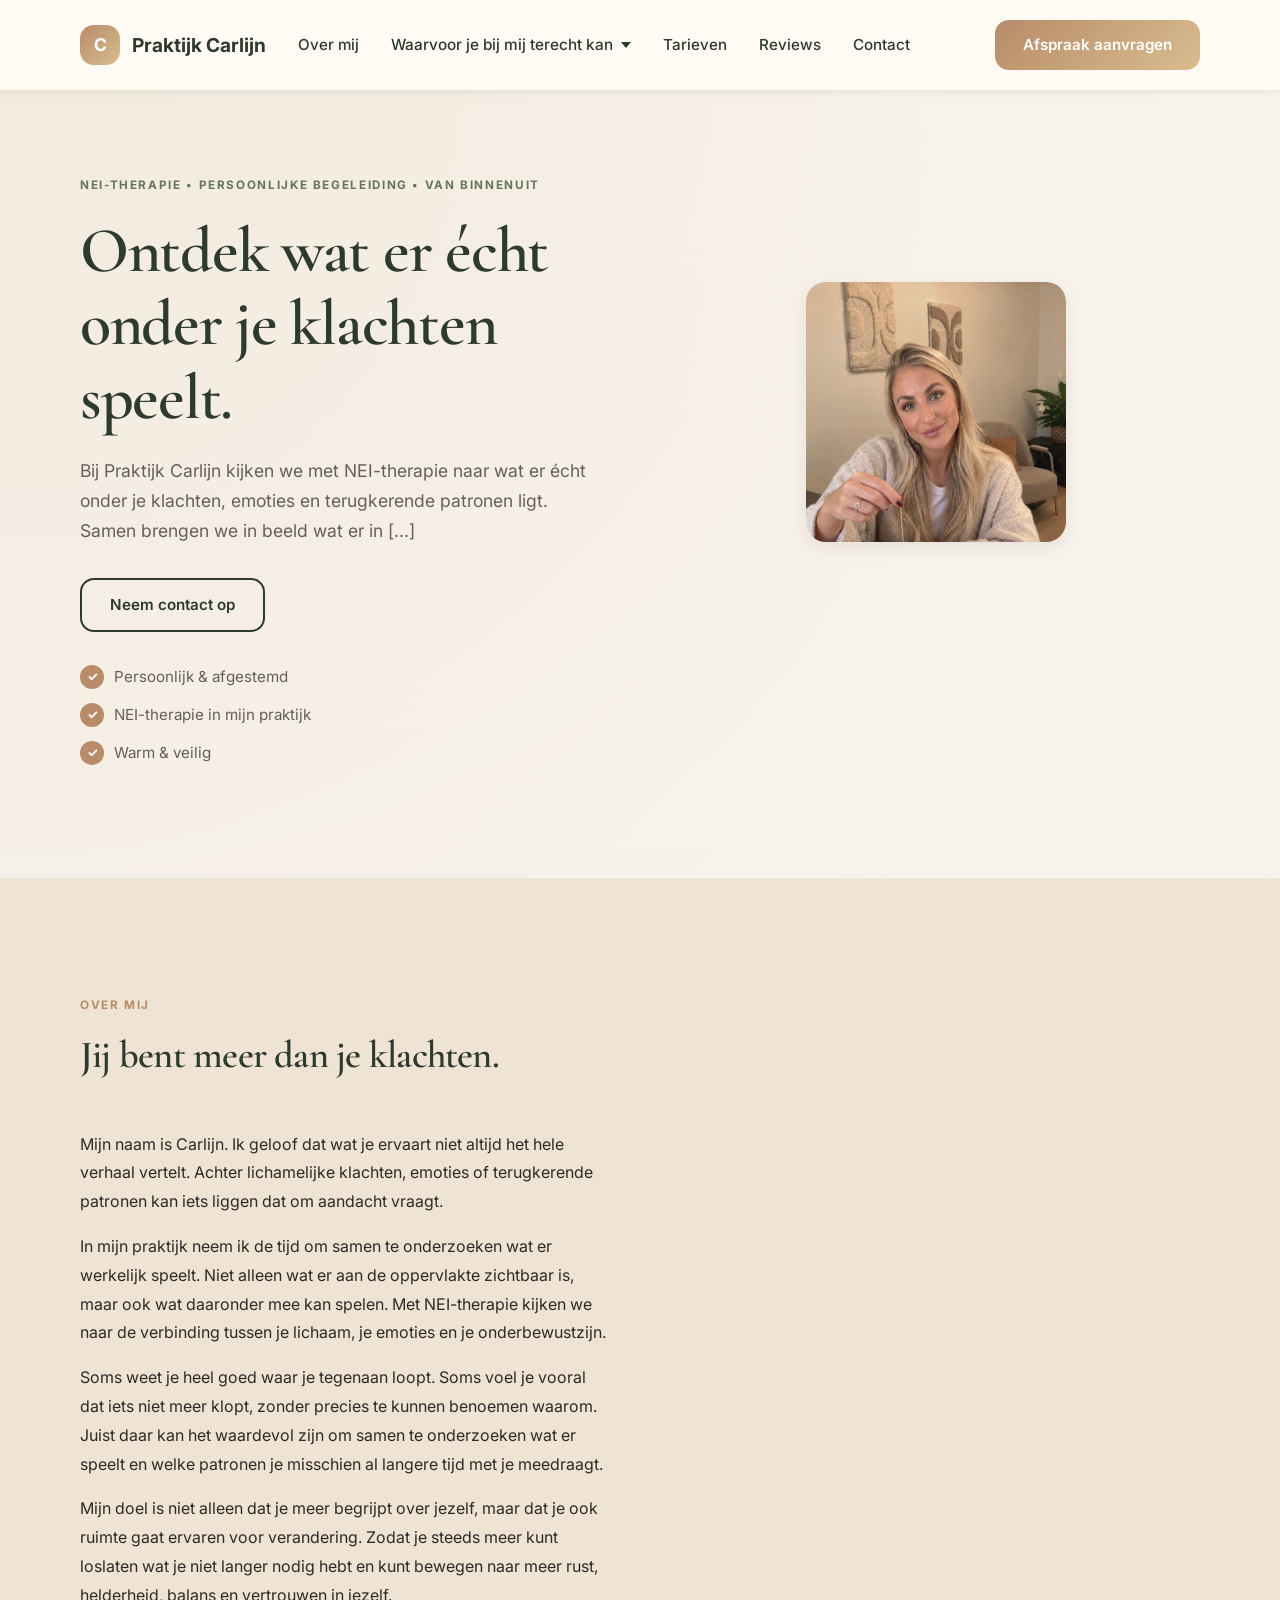
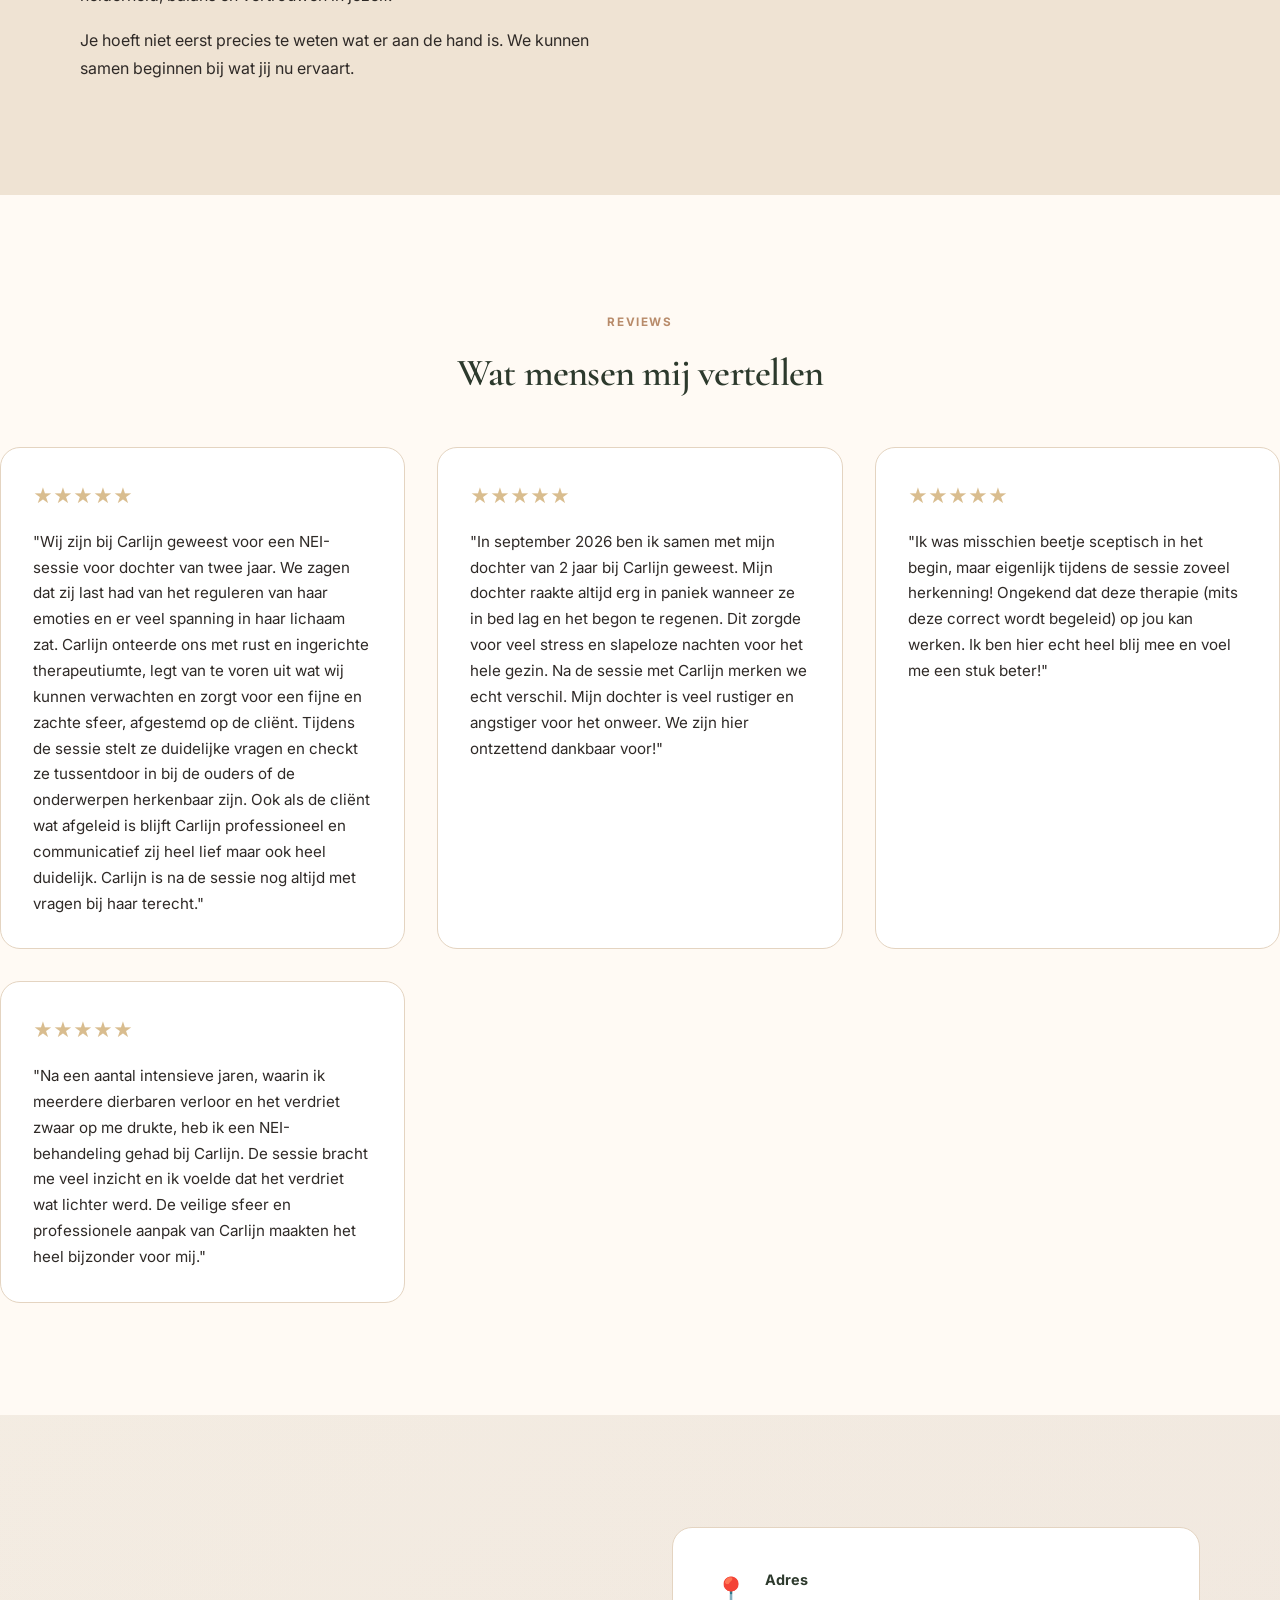
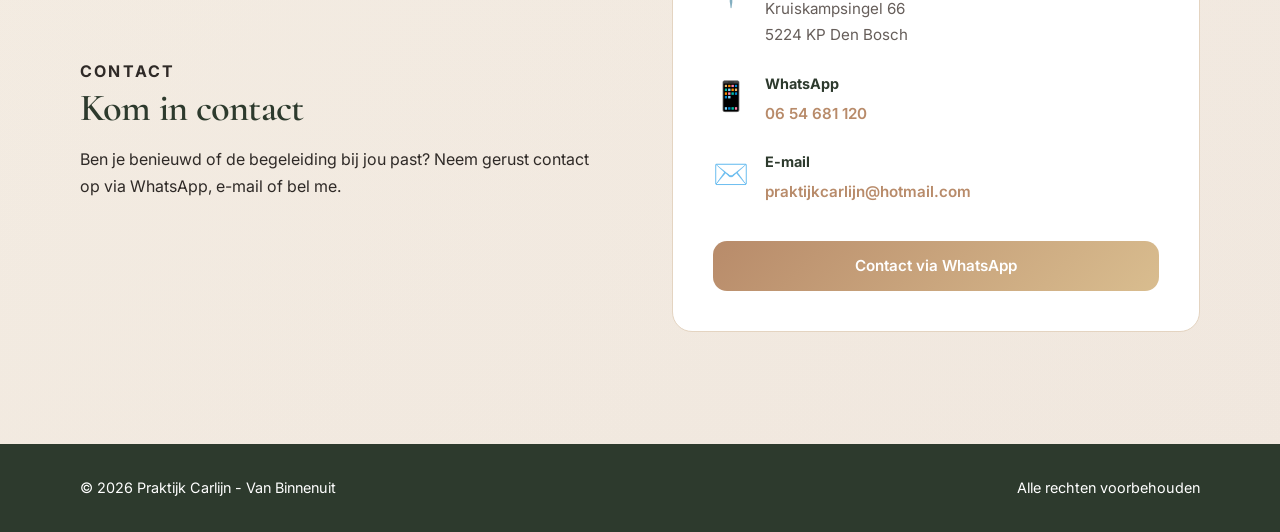
==== index.html @ 062e6b30 "Update about section with new personal story and restore complete reviews" ====
<!DOCTYPE html>
<html lang="nl">
<head>
    <meta charset="UTF-8">
    <meta name="viewport" content="width=device-width, initial-scale=1.0">
    <meta name="description" content="Praktijk Carlijn - Van Binnenuit. NEI-therapie in Den Bosch. Warm, persoonlijk en effectief.">
    <title>Praktijk Carlijn - Van Binnenuit | NEI Therapie</title>
    <link rel="preconnect" href="https://fonts.googleapis.com">
    <link rel="preconnect" href="https://fonts.gstatic.com" crossorigin>
    <link href="https://fonts.googleapis.com/css2?family=Inter:wght@400;500;600;700;800&family=Cormorant+Garamond:wght@500;600;700&display=swap" rel="stylesheet">
    <link rel="stylesheet" href="styles.css">
</head>
<body>
    <header class="header">
        <div class="container nav-wrap">
            <a href="index.html" class="brand" aria-label="Praktijk Carlijn home">
                <span class="brand-mark">C</span>
                <span>Praktijk Carlijn</span>
            </a>

            <nav class="nav" id="mainNav" aria-label="Hoofdnavigatie">
                <a href="index.html#over">Over mij</a>
                <div class="nav-dropdown" id="dropdown">
                    <button class="nav-dropdown-toggle">Waarvoor je bij mij terecht kan</button>
                    <div class="dropdown-menu" id="dropdownMenu">
                        <a href="mentale-emotionele.html">Mentale &amp; emotionele klachten</a>
                        <a href="lichamelijke.html">Lichamelijke klachten</a>
                        <a href="familie-patronen.html">Familie &amp; patronen</a>
                        <a href="kinderwens.html">Kinderwens</a>
                        <a href="persoonlijke-ontwikkeling.html">Persoonlijke ontwikkeling</a>
                    </div>
                </div>
                <a href="tarieven.html">Tarieven</a>
                <a href="index.html#reviews">Reviews</a>
                <a href="index.html#contact">Contact</a>
                <a href="index.html#contact" class="btn btn-primary nav-cta">Afspraak aanvragen</a>
            </nav>

            <a href="index.html#contact" class="btn btn-primary nav-btn">Afspraak aanvragen</a>

            <button class="nav-toggle" type="button" aria-label="Menu openen" aria-expanded="false" aria-controls="mainNav">
                <span></span><span></span><span></span>
            </button>
        </div>
    </header>

    <main>
        <section id="home" class="hero">
            <div class="container hero-grid">
                <div class="hero-copy">
                    <p class="eyebrow">NEI-THERAPIE • PERSOONLIJKE BEGELEIDING • VAN BINNENUIT</p>
                    <h1>Ontdek wat er écht onder je klachten speelt.</h1>
                    <p class="lead">Bij Praktijk Carlijn kijken we met NEI-therapie naar wat er écht onder je klachten, emoties en terugkerende patronen ligt. Samen brengen we in beeld wat er in [...]
                    <div class="hero-actions">
                        <a href="#contact" class="btn btn-secondary">Neem contact op</a>
                    </div>
                    <ul class="hero-points">
                        <li>Persoonlijk &amp; afgestemd</li>
                        <li>NEI-therapie in mijn praktijk</li>
                        <li>Warm &amp; veilig</li>
                    </ul>
                </div>

                <div class="hero-image">
                    <img src="images/carlijn-2.webp" width="1400" height="1332" alt="Carlijn Pieterse - NEI therapeute" class="hero-photo">
                </div>
            </div>
        </section>

        <section id="over" class="section about">
            <div class="container section-head">
                <p class="eyebrow eyebrow-alt">Over mij</p>
                <h2>Jij bent meer dan je klachten.</h2>
            </div>
            <div class="container about-grid">
                <div class="about-copy">
                    <p>Mijn naam is Carlijn. Ik geloof dat wat je ervaart niet altijd het hele verhaal vertelt. Achter lichamelijke klachten, emoties of terugkerende patronen kan iets liggen dat om aandacht vraagt.</p>
                    <p>In mijn praktijk neem ik de tijd om samen te onderzoeken wat er werkelijk speelt. Niet alleen wat er aan de oppervlakte zichtbaar is, maar ook wat daaronder mee kan spelen. Met NEI-therapie kijken we naar de verbinding tussen je lichaam, je emoties en je onderbewustzijn.</p>
                    <p>Soms weet je heel goed waar je tegenaan loopt. Soms voel je vooral dat iets niet meer klopt, zonder precies te kunnen benoemen waarom. Juist daar kan het waardevol zijn om samen te onderzoeken wat er speelt en welke patronen je misschien al langere tijd met je meedraagt.</p>
                    <p>Mijn doel is niet alleen dat je meer begrijpt over jezelf, maar dat je ook ruimte gaat ervaren voor verandering. Zodat je steeds meer kunt loslaten wat je niet langer nodig hebt en kunt bewegen naar meer rust, helderheid, balans en vertrouwen in jezelf.</p>
                    <p>Je hoeft niet eerst precies te weten wat er aan de hand is. We kunnen samen beginnen bij wat jij nu ervaart.</p>
                </div>
            </div>
        </section>

        <section id="reviews" class="section testimonials">
            <div class="container section-head center">
                <p class="eyebrow eyebrow-alt">Reviews</p>
                <h2>Wat mensen mij vertellen</h2>
            </div>
            <div class="container reviews-wrapper">
                <div class="reviews-grid">
                    <article class="card review-card">
                        <div class="stars">★★★★★</div>
                        <p>"Wij zijn bij Carlijn geweest voor een NEI-sessie voor dochter van twee jaar. We zagen dat zij last had van het reguleren van haar emoties en er veel spanning in haar lichaam zat. Carlijn onteerde ons met rust en ingerichte therapeutiumte, legt van te voren uit wat wij kunnen verwachten en zorgt voor een fijne en zachte sfeer, afgestemd op de cliënt. Tijdens de sessie stelt ze duidelijke vragen en checkt ze tussentdoor in bij de ouders of de onderwerpen herkenbaar zijn. Ook als de cliënt wat afgeleid is blijft Carlijn professioneel en communicatief zij heel lief maar ook heel duidelijk. Carlijn is na de sessie nog altijd met vragen bij haar terecht."</p>
                    </article>

                    <article class="card review-card">
                        <div class="stars">★★★★★</div>
                        <p>"In september 2026 ben ik samen met mijn dochter van 2 jaar bij Carlijn geweest. Mijn dochter raakte altijd erg in paniek wanneer ze in bed lag en het begon te regenen. Dit zorgde voor veel stress en slapeloze nachten voor het hele gezin. Na de sessie met Carlijn merken we echt verschil. Mijn dochter is veel rustiger en angstiger voor het onweer. We zijn hier ontzettend dankbaar voor!"</p>
                    </article>

                    <article class="card review-card">
                        <div class="stars">★★★★★</div>
                        <p>"Ik was misschien beetje sceptisch in het begin, maar eigenlijk tijdens de sessie zoveel herkenning! Ongekend dat deze therapie (mits deze correct wordt begeleid) op jou kan werken. Ik ben hier echt heel blij mee en voel me een stuk beter!"</p>
                    </article>

                    <article class="card review-card">
                        <div class="stars">★★★★★</div>
                        <p>"Na een aantal intensieve jaren, waarin ik meerdere dierbaren verloor en het verdriet zwaar op me drukte, heb ik een NEI-behandeling gehad bij Carlijn. De sessie bracht me veel inzicht en ik voelde dat het verdriet wat lichter werd. De veilige sfeer en professionele aanpak van Carlijn maakten het heel bijzonder voor mij."</p>
                    </article>
                </div>
            </div>
        </section>

        <section id="contact" class="section contact">
            <div class="container contact-wrap">
                <div class="contact-copy">
                    <p class="eyebrow eyebrow-alt">Contact</p>
                    <h2>Kom in contact</h2>
                    <p>Ben je benieuwd of de begeleiding bij jou past? Neem gerust contact op via WhatsApp, e-mail of bel me.</p>
                </div>
                <div class="contact-card">
                    <div class="contact-item"><span>📍</span><div><strong>Adres</strong><p>Kruiskampsingel 66<br>5224 KP Den Bosch</p></div></div>
                    <div class="contact-item"><span>📱</span><div><strong>WhatsApp</strong><p><a href="https://wa.me/31654681120" target="_blank" rel="noopener noreferrer">06 54 681 120</a></p></div></div>
                    <div class="contact-item"><span>✉️</span><div><strong>E-mail</strong><p><a href="mailto:praktijkcarlijn@hotmail.com">praktijkcarlijn@hotmail.com</a></p></div></div>
                    <div class="contact-cta">
                        <a href="https://wa.me/31654681120" target="_blank" rel="noopener noreferrer" class="btn btn-primary">Contact via WhatsApp</a>
                    </div>
                </div>
            </div>
        </section>
    </main>

    <footer class="footer">
        <div class="container footer-wrap">
            <p>© 2026 Praktijk Carlijn - Van Binnenuit</p>
            <p>Alle rechten voorbehouden</p>
        </div>
    </footer>

    <script src="script.js"></script>
</body>
</html>
---- styles.css ----
:root {
    --bg: #f5efe8;
    --bg-soft: #efe3d3;
    --panel: #fffaf4;
    --card: rgba(255, 250, 245, 0.8);
    --card-strong: #f5eee6;
    --line: #e4d4c1;
    --text: #2f2a27;
    --muted: #665e5a;
    --forest: #2d3a2d;
    --olive: #65745c;
    --sage: #9aa88d;
    --clay: #b88b6a;
    --gold: #d9bd8f;
    --shadow: rgba(33, 26, 20, 0.08);
    --shadow-strong: rgba(33, 26, 20, 0.13);
    --radius-xl: 28px;
    --radius-lg: 20px;
    --radius-md: 14px;
}

* {
    margin: 0;
    padding: 0;
    box-sizing: border-box;
}

html {
    scroll-behavior: smooth;
}

body {
    font-family: 'Inter', sans-serif;
    background:
        radial-gradient(circle at top left, rgba(217, 189, 143, 0.18), transparent 32%),
        linear-gradient(180deg, #f8f4ee 0%, var(--bg) 100%);
    color: var(--text);
    line-height: 1.7;
}

a {
    color: inherit;
    text-decoration: none;
}

img {
    max-width: 100%;
    display: block;
}

.container {
    width: min(1120px, calc(100% - 32px));
    margin: 0 auto;
}

.section {
    padding: 112px 0;
}

.section-head {
    margin-bottom: 52px;
}

.section-head.center {
    text-align: center;
}

.eyebrow {
    display: inline-block;
    text-transform: uppercase;
    letter-spacing: 0.14em;
    font-size: 0.73rem;
    font-weight: 700;
    color: var(--olive);
    margin-bottom: 18px;
}

.eyebrow-alt {
    color: var(--clay);
}

h1, h2, h3 {
    color: var(--forest);
    line-height: 1.15;
}

h1, h2 {
    font-family: 'Cormorant Garamond', serif;
    font-weight: 600;
    letter-spacing: -0.02em;
}

h1 {
    font-size: clamp(3rem, 5vw, 5.2rem);
    margin-bottom: 22px;
}

h2 {
    font-size: clamp(2.4rem, 3vw, 4rem);
    margin-bottom: 18px;
}

h3 {
    font-size: clamp(1.5rem, 2vw, 2rem);
    margin-bottom: 12px;
}

.lead {
    font-size: 1.1rem;
    margin-bottom: 24px;
    color: var(--muted);
}

/* ============================================
   HEADER & NAVIGATION
   ============================================ */

.header {
    background: var(--panel);
    padding: 20px 0;
    position: sticky;
    top: 0;
    z-index: 100;
    box-shadow: 0 2px 8px var(--shadow);
}

.nav-wrap {
    display: flex;
    justify-content: space-between;
    align-items: center;
    gap: 32px;
}

.brand {
    display: flex;
    align-items: center;
    gap: 12px;
    font-weight: 700;
    font-size: 1.2rem;
    color: var(--forest);
}

.brand-mark {
    display: flex;
    align-items: center;
    justify-content: center;
    width: 40px;
    height: 40px;
    background: linear-gradient(135deg, var(--clay), var(--gold));
    color: white;
    border-radius: var(--radius-md);
    font-weight: 700;
    font-size: 1.1rem;
}

.nav {
    display: flex;
    align-items: center;
    gap: 32px;
    flex: 1;
}

.nav a {
    font-size: 0.95rem;
    font-weight: 500;
    color: var(--forest);
    transition: color 0.2s ease;
}

.nav a:hover {
    color: var(--clay);
}

/* Dropdown Menu Styles */
.nav-dropdown {
    position: relative;
    display: flex;
    align-items: center;
}

.nav-dropdown-toggle {
    background: none;
    border: none;
    color: var(--forest);
    font-size: 0.96rem;
    font-weight: 500;
    font-family: inherit;
    cursor: pointer;
    padding: 0;
    display: flex;
    align-items: center;
    gap: 8px;
    transition: color 0.2s ease;
    position: relative;
}

.nav-dropdown-toggle::after {
    content: "";
    display: inline-block;
    width: 0;
    height: 0;
    border-left: 5px solid transparent;
    border-right: 5px solid transparent;
    border-top: 6px solid currentColor;
    transition: transform 0.2s ease;
}

.nav-dropdown-toggle:hover,
.nav-dropdown-toggle:focus {
    color: var(--clay);
    outline: none;
}

.nav-dropdown-toggle:hover::after,
.nav-dropdown-toggle:focus::after {
    border-top-color: var(--clay);
}

.dropdown-menu {
    position: absolute;
    top: calc(100% + 8px);
    left: 0;
    background: rgba(248, 244, 238, 0.98);
    border: 1px solid rgba(113, 95, 79, 0.15);
    border-radius: var(--radius-md);
    min-width: 250px;
    padding: 8px 0;
    box-shadow: 0 10px 40px rgba(33, 26, 20, 0.12);
    opacity: 0;
    visibility: hidden;
    transform: translateY(-8px);
    pointer-events: none;
    transition: all 0.2s ease;
    z-index: 999;
}

/* Invisible bridge over the gap so the menu stays open while moving the mouse down */
.dropdown-menu::before {
    content: "";
    position: absolute;
    top: -12px;
    left: 0;
    right: 0;
    height: 12px;
}

.dropdown-menu.show {
    opacity: 1;
    visibility: visible;
    transform: translateY(0);
    pointer-events: auto;
}

.dropdown-menu a {
    display: block;
    padding: 12px 20px;
    color: var(--forest);
    font-size: 0.95rem;
    font-weight: 500;
    transition: all 0.2s ease;
    border-left: 3px solid transparent;
}

.dropdown-menu a:hover {
    background: rgba(217, 189, 143, 0.1);
    border-left-color: var(--clay);
    color: var(--clay);
    padding-left: 24px;
}

.nav-btn {
    margin-left: auto;
}

/* Phone-only elements: hidden on larger screens */
.nav-toggle,
.nav .nav-cta {
    display: none;
}

/* ============================================
   BUTTONS
   ============================================ */

.btn {
    display: inline-flex;
    align-items: center;
    justify-content: center;
    padding: 12px 28px;
    border-radius: var(--radius-md);
    font-weight: 600;
    font-size: 0.95rem;
    transition: all 0.2s ease;
    border: none;
    cursor: pointer;
    text-decoration: none;
}

.btn-primary {
    background: linear-gradient(135deg, var(--clay), var(--gold));
    color: white;
}

.btn-primary:hover {
    transform: translateY(-2px);
    box-shadow: 0 8px 24px rgba(184, 139, 106, 0.3);
}

.btn-secondary {
    background: transparent;
    border: 2px solid var(--forest);
    color: var(--forest);
}

.btn-secondary:hover {
    background: var(--forest);
    color: white;
}

/* ============================================
   HERO SECTION
   ============================================ */

.hero {
    padding: 80px 0 112px;
}

.hero-grid {
    display: grid;
    grid-template-columns: 1fr 1fr;
    gap: 64px;
    align-items: center;
}

.hero-copy h1 {
    margin-bottom: 22px;
    color: var(--forest);
}

.hero-actions {
    margin: 32px 0;
}

.hero-actions a {
    display: inline-flex;
}

.hero-points {
    list-style: none;
    display: flex;
    flex-direction: column;
    gap: 12px;
    margin-top: 24px;
}

.hero-points li {
    font-size: 0.95rem;
    color: var(--muted);
    display: flex;
    align-items: center;
    gap: 10px;
}

.hero-points li::before {
    content: "✓";
    display: flex;
    align-items: center;
    justify-content: center;
    width: 24px;
    height: 24px;
    background: var(--clay);
    color: white;
    border-radius: 50%;
    font-size: 0.8rem;
    font-weight: 700;
}

.hero-card {
    display: flex;
    flex-direction: column;
    gap: 16px;
}

.hero-image {
    display: flex;
    justify-content: center;
    align-self: start;
    margin-top: 112px;
}

.hero-photo {
    width: 100%;
    max-width: 260px;
    height: auto;
    aspect-ratio: 1 / 1;
    border-radius: var(--radius-lg);
    object-fit: cover;
    box-shadow: 0 6px 18px var(--shadow);
    opacity: 0.95;
}

.card-badge {
    display: inline-block;
    background: var(--gold);
    color: white;
    padding: 6px 14px;
    border-radius: var(--radius-md);
    font-size: 0.8rem;
    font-weight: 600;
    margin-bottom: 12px;
}

.hero-card h2 {
    margin-bottom: 16px;
}

.hero-card p {
    font-size: 0.95rem;
    color: var(--muted);
    margin-bottom: 24px;
    line-height: 1.7;
}

.mini-list {
    display: flex;
    flex-direction: column;
    gap: 16px;
    padding-top: 16px;
    border-top: 1px solid var(--line);
}

.mini-list > div {
    display: flex;
    gap: 12px;
}

.mini-list span {
    font-size: 1.4rem;
}

.mini-list strong {
    display: block;
    font-size: 0.9rem;
    color: var(--forest);
    margin-bottom: 4px;
}

.mini-list p {
    font-size: 0.9rem;
    color: var(--muted);
    margin: 0;
}

/* ============================================
   ABOUT SECTION
   ============================================ */

.about {
    background: var(--bg-soft);
}

.about-grid {
    display: grid;
    grid-template-columns: 1fr 1fr;
    gap: 64px;
    align-items: start;
}

.about-image {
    display: flex;
    justify-content: center;
}

.portrait-frame {
    width: 280px;
    height: 320px;
    border: 2px solid var(--line);
    border-radius: var(--radius-lg);
    overflow: hidden;
    background: linear-gradient(135deg, rgba(217, 189, 143, 0.1), rgba(184, 139, 106, 0.1));
}

.portrait-image {
    width: 100%;
    height: 100%;
    object-fit: cover;
    object-position: center;
}

.portrait-content {
    width: 100%;
    height: 100%;
    display: flex;
    align-items: center;
    justify-content: center;
    font-size: 6rem;
}

.about-copy {
    display: flex;
    flex-direction: column;
    gap: 16px;
}

.about-copy p {
    font-size: 1rem;
    color: var(--text);
    line-height: 1.8;
}

/* ============================================
   TESTIMONIALS SECTION
   ============================================ */

.testimonials {
    background: var(--panel);
}

.reviews-wrapper {
    width: 100%;
}

.reviews-grid {
    display: grid;
    grid-template-columns: repeat(3, 1fr);
    gap: 32px;
}

.card {
    background: white;
    border: 1px solid var(--line);
    border-radius: var(--radius-lg);
    padding: 32px;
    transition: all 0.3s ease;
    display: flex;
    flex-direction: column;
    height: auto;
}

.card:hover {
    box-shadow: 0 12px 32px var(--shadow);
    transform: translateY(-4px);
}

.review-card {
    display: flex;
    flex-direction: column;
    gap: 16px;
}

.review-card p {
    font-size: 0.95rem;
    color: var(--text);
    line-height: 1.7;
    flex-grow: 1;
}

.stars {
    font-size: 1.2rem;
    color: var(--gold);
    flex-shrink: 0;
}

.review-signature {
    font-weight: 600;
    color: var(--clay);
    margin-top: auto;
    padding-top: 8px;
}

/* ============================================
   CONTACT SECTION
   ============================================ */

.contact {
    background: linear-gradient(135deg, rgba(217, 189, 143, 0.08), rgba(184, 139, 106, 0.08));
}

.contact-wrap {
    display: grid;
    grid-template-columns: 1fr 1fr;
    gap: 64px;
    align-items: center;
}

.contact-copy h2 {
    margin-bottom: 16px;
}

.contact-copy p {
    font-size: 1rem;
    color: var(--text);
    line-height: 1.7;
    margin-bottom: 0;
}

.contact-card {
    background: white;
    border: 1px solid var(--line);
    border-radius: var(--radius-lg);
    padding: 40px;
    display: flex;
    flex-direction: column;
    gap: 24px;
}

.contact-item {
    display: flex;
    gap: 16px;
}

.contact-item span {
    font-size: 1.8rem;
}

.contact-item strong {
    display: block;
    font-size: 0.9rem;
    color: var(--forest);
    margin-bottom: 4px;
}

.contact-item p {
    font-size: 0.95rem;
    color: var(--muted);
    margin: 0;
}

.contact-item a {
    color: var(--clay);
    font-weight: 600;
}

.contact-item a:hover {
    text-decoration: underline;
}

.contact-cta {
    display: flex;
    gap: 12px;
    margin-top: 12px;
}

.contact-cta a {
    flex: 1;
}

/* ============================================
   FOOTER
   ============================================ */

.footer {
    background: var(--forest);
    color: white;
    padding: 32px 0;
}

.footer-wrap {
    display: flex;
    justify-content: space-between;
    align-items: center;
    gap: 32px;
}

.footer p {
    font-size: 0.9rem;
}

/* ============================================
   SUBPAGE STYLES (mentale, lichamelijke, etc)
   ============================================ */

.hero-page {
    padding: 60px 0 40px;
    background: linear-gradient(180deg, rgba(217, 189, 143, 0.08) 0%, transparent 100%);
}

.hero-page h1 {
    margin-bottom: 24px;
    color: var(--forest);
}

.hero-page .lead {
    font-size: 1.05rem;
    max-width: 800px;
    margin-bottom: 0;
}

.back-link {
    display: inline-block;
    color: var(--clay);
    font-weight: 600;
    margin-bottom: 32px;
    transition: all 0.2s ease;
}

.back-link:hover {
    transform: translateX(-4px);
}

.content-page {
    padding: 80px 0;
}

.content-page > .container > .topics-list {
    margin-top: 24px;
}

.topics-list {
    display: grid;
    grid-template-columns: repeat(auto-fit, minmax(320px, 1fr));
    gap: 36px;
    margin-bottom: 80px;
}

.topic-item {
    padding: 28px;
    background: var(--card-strong);
    border: 1px solid var(--line);
    border-radius: var(--radius-lg);
    transition: all 0.3s ease;
}

.topic-item:hover {
    transform: translateY(-4px);
    box-shadow: 0 12px 32px var(--shadow-strong);
    border-color: var(--clay);
}

.topic-item h3 {
    font-size: 1.1rem;
    margin-bottom: 12px;
    color: var(--forest);
}

.topic-item p {
    font-size: 0.95rem;
    color: var(--muted);
    line-height: 1.6;
    margin: 0;
}

.rates-grid {
    display: grid;
    grid-template-columns: repeat(auto-fit, minmax(280px, 1fr));
    gap: 28px;
    max-width: 800px;
    margin: 0 auto 64px;
}

.rate-card {
    text-align: center;
}

.rate-card h2 {
    font-size: clamp(1.8rem, 3vw, 2.4rem);
    margin-bottom: 12px;
}

.rate-card .rate-price {
    color: var(--clay);
    font-family: 'Cormorant Garamond', serif;
    font-size: 2.8rem;
    font-weight: 700;
}

/* Long-form text on the sub pages */
.intro-text {
    max-width: 760px;
    margin-bottom: 8px;
}

.intro-text p {
    font-size: 1.05rem;
    color: var(--muted);
    line-height: 1.8;
}

.rich-content {
    max-width: 760px;
    margin-bottom: 64px;
}

.rich-content p {
    margin-bottom: 18px;
    line-height: 1.8;
}

.rich-content strong {
    color: var(--forest);
}

.rich-content h2 {
    font-size: clamp(2rem, 2.6vw, 2.8rem);
    margin: 48px 0 16px;
}

.rich-content h2:first-child {
    margin-top: 0;
}

.pattern-list {
    list-style: none;
    display: grid;
    gap: 10px;
    margin: 4px 0 28px;
}

.pattern-list li {
    position: relative;
    padding-left: 26px;
    color: var(--text);
}

.pattern-list li::before {
    content: "";
    position: absolute;
    left: 4px;
    top: 0.7em;
    width: 8px;
    height: 8px;
    border-radius: 50%;
    background: var(--clay);
}

.questions-block {
    margin: 28px 0 32px;
    padding: 22px 26px;
    background: var(--card-strong);
    border-left: 3px solid var(--gold);
    border-radius: var(--radius-md);
}

.questions-block p {
    margin: 6px 0;
    font-family: 'Cormorant Garamond', serif;
    font-size: 1.3rem;
    line-height: 1.4;
    color: var(--forest);
}

.cta-section {
    background: linear-gradient(135deg, rgba(217, 189, 143, 0.15), rgba(184, 139, 106, 0.08));
    border: 1px solid rgba(217, 189, 143, 0.2);
    border-radius: var(--radius-lg);
    padding: 52px;
    text-align: center;
}

.cta-section h2 {
    margin-bottom: 20px;
    color: var(--forest);
}

.cta-section p {
    font-size: 1rem;
    margin-bottom: 16px;
    color: var(--muted);
    line-height: 1.8;
}

.cta-section p:last-of-type {
    margin-bottom: 32px;
}

.cta-section .btn {
    margin: 0 auto;
}

/* ============================================
   RESPONSIVE
   ============================================ */

/* Header: menu button instead of the full navigation */
@media (max-width: 960px) {
    .header {
        padding: 14px 0;
    }

    .nav-btn {
        display: none;
    }

    .nav-toggle {
        display: flex;
        flex-direction: column;
        justify-content: center;
        gap: 5px;
        width: 44px;
        height: 44px;
        padding: 0 11px;
        margin-left: auto;
        background: transparent;
        border: 1px solid var(--line);
        border-radius: var(--radius-md);
        cursor: pointer;
    }

    .nav-toggle span {
        display: block;
        height: 2px;
        background: var(--forest);
        border-radius: 2px;
        transition: transform 0.25s ease, opacity 0.2s ease;
    }

    .nav-toggle[aria-expanded="true"] span:nth-child(1) {
        transform: translateY(7px) rotate(45deg);
    }

    .nav-toggle[aria-expanded="true"] span:nth-child(2) {
        opacity: 0;
    }

    .nav-toggle[aria-expanded="true"] span:nth-child(3) {
        transform: translateY(-7px) rotate(-45deg);
    }

    .nav {
        display: none;
        position: absolute;
        top: 100%;
        left: 0;
        right: 0;
        flex-direction: column;
        align-items: stretch;
        gap: 0;
        padding: 8px 16px 20px;
        background: var(--panel);
        border-top: 1px solid var(--line);
        box-shadow: 0 12px 24px var(--shadow);
        max-height: calc(100vh - 72px);
        overflow-y: auto;
    }

    .nav.open {
        display: flex;
    }

    .nav > a:not(.nav-cta) {
        padding: 14px 4px;
        font-size: 1rem;
        border-bottom: 1px solid var(--line);
    }

    /* The sub-pages are always listed in the phone menu */
    .nav-dropdown {
        flex-direction: column;
        align-items: stretch;
        padding: 14px 4px 8px;
        border-bottom: 1px solid var(--line);
    }

    .nav-dropdown-toggle {
        pointer-events: none;
        text-transform: uppercase;
        letter-spacing: 0.12em;
        font-size: 0.7rem;
        font-weight: 700;
        color: var(--olive);
        text-align: left;
    }

    .nav-dropdown-toggle::after {
        display: none;
    }

    .dropdown-menu {
        position: static;
        opacity: 1;
        visibility: visible;
        transform: none;
        pointer-events: auto;
        min-width: 0;
        padding: 6px 0 0;
        background: transparent;
        border: none;
        box-shadow: none;
    }

    .dropdown-menu::before {
        display: none;
    }

    .dropdown-menu a {
        padding: 9px 12px;
        border-left: 2px solid var(--line);
    }

    .nav .nav-cta {
        display: flex;
        color: white;
        margin-top: 18px;
        padding: 14px 28px;
    }
}

@media (max-width: 1024px) {
    .reviews-grid {
        grid-template-columns: repeat(2, 1fr);
    }
}

@media (max-width: 768px) {
    .nav-wrap {
        gap: 16px;
    }

    .nav {
        gap: 16px;
        font-size: 0.85rem;
    }

    .nav-btn {
        margin-left: 0;
        padding: 10px 16px;
        font-size: 0.85rem;
    }

    .hero-grid,
    .about-grid,
    .contact-wrap {
        grid-template-columns: 1fr;
        gap: 40px;
    }

    .hero-image {
        margin-top: 0;
    }

    /* Reviews: swipe sideways, next card peeks in */
    .reviews-wrapper {
        width: 100%;
    }

    .reviews-grid {
        grid-template-columns: none;
        grid-auto-flow: column;
        grid-auto-columns: 86%;
        overflow-x: auto;
        scroll-snap-type: x mandatory;
        scroll-padding: 0 16px;
        padding: 4px 16px 20px;
        scrollbar-width: none;
    }

    .reviews-grid::-webkit-scrollbar {
        display: none;
    }

    .review-card {
        scroll-snap-align: start;
    }

    .card:hover {
        transform: none;
    }

    .footer-wrap {
        flex-direction: column;
        text-align: center;
    }

    .topics-list {
        grid-template-columns: 1fr;
        gap: 24px;
    }

    .cta-section {
        padding: 32px 20px;
    }

    .topic-item {
        padding: 20px;
    }

    /* Calmer type sizes and spacing for small screens */
    h1 {
        font-size: clamp(2.3rem, 10vw, 3rem);
    }

    h2 {
        font-size: clamp(1.9rem, 8vw, 2.4rem);
    }

    .eyebrow {
        letter-spacing: 0.1em;
        font-size: 0.68rem;
        line-height: 1.6;
    }

    .lead {
        font-size: 1rem;
    }

    .section {
        padding: 64px 0;
    }

    .section-head {
        margin-bottom: 32px;
    }

    .hero {
        padding: 40px 0 64px;
    }

    .hero-grid {
        gap: 36px;
    }

    .hero-actions {
        margin: 24px 0;
    }

    .hero-photo {
        max-width: 180px;
    }

    .card {
        padding: 24px;
    }

    .reviews-grid {
        gap: 14px;
    }

    .contact-wrap {
        gap: 28px;
    }

    .contact-card {
        padding: 24px;
        gap: 20px;
    }

    .contact-item p {
        overflow-wrap: anywhere;
    }

    .contact-cta a {
        padding: 14px 20px;
    }

    .footer-wrap {
        gap: 4px;
    }

    .hero-page {
        padding: 32px 0 8px;
    }

    .back-link {
        margin-bottom: 20px;
    }

    .content-page {
        padding: 40px 0 64px;
    }

    .topics-list {
        margin-bottom: 48px;
    }

    .rich-content {
        margin-bottom: 48px;
    }

    .rich-content h2 {
        margin-top: 36px;
    }

    .questions-block {
        padding: 18px 20px;
    }

    .questions-block p {
        font-size: 1.2rem;
    }
}
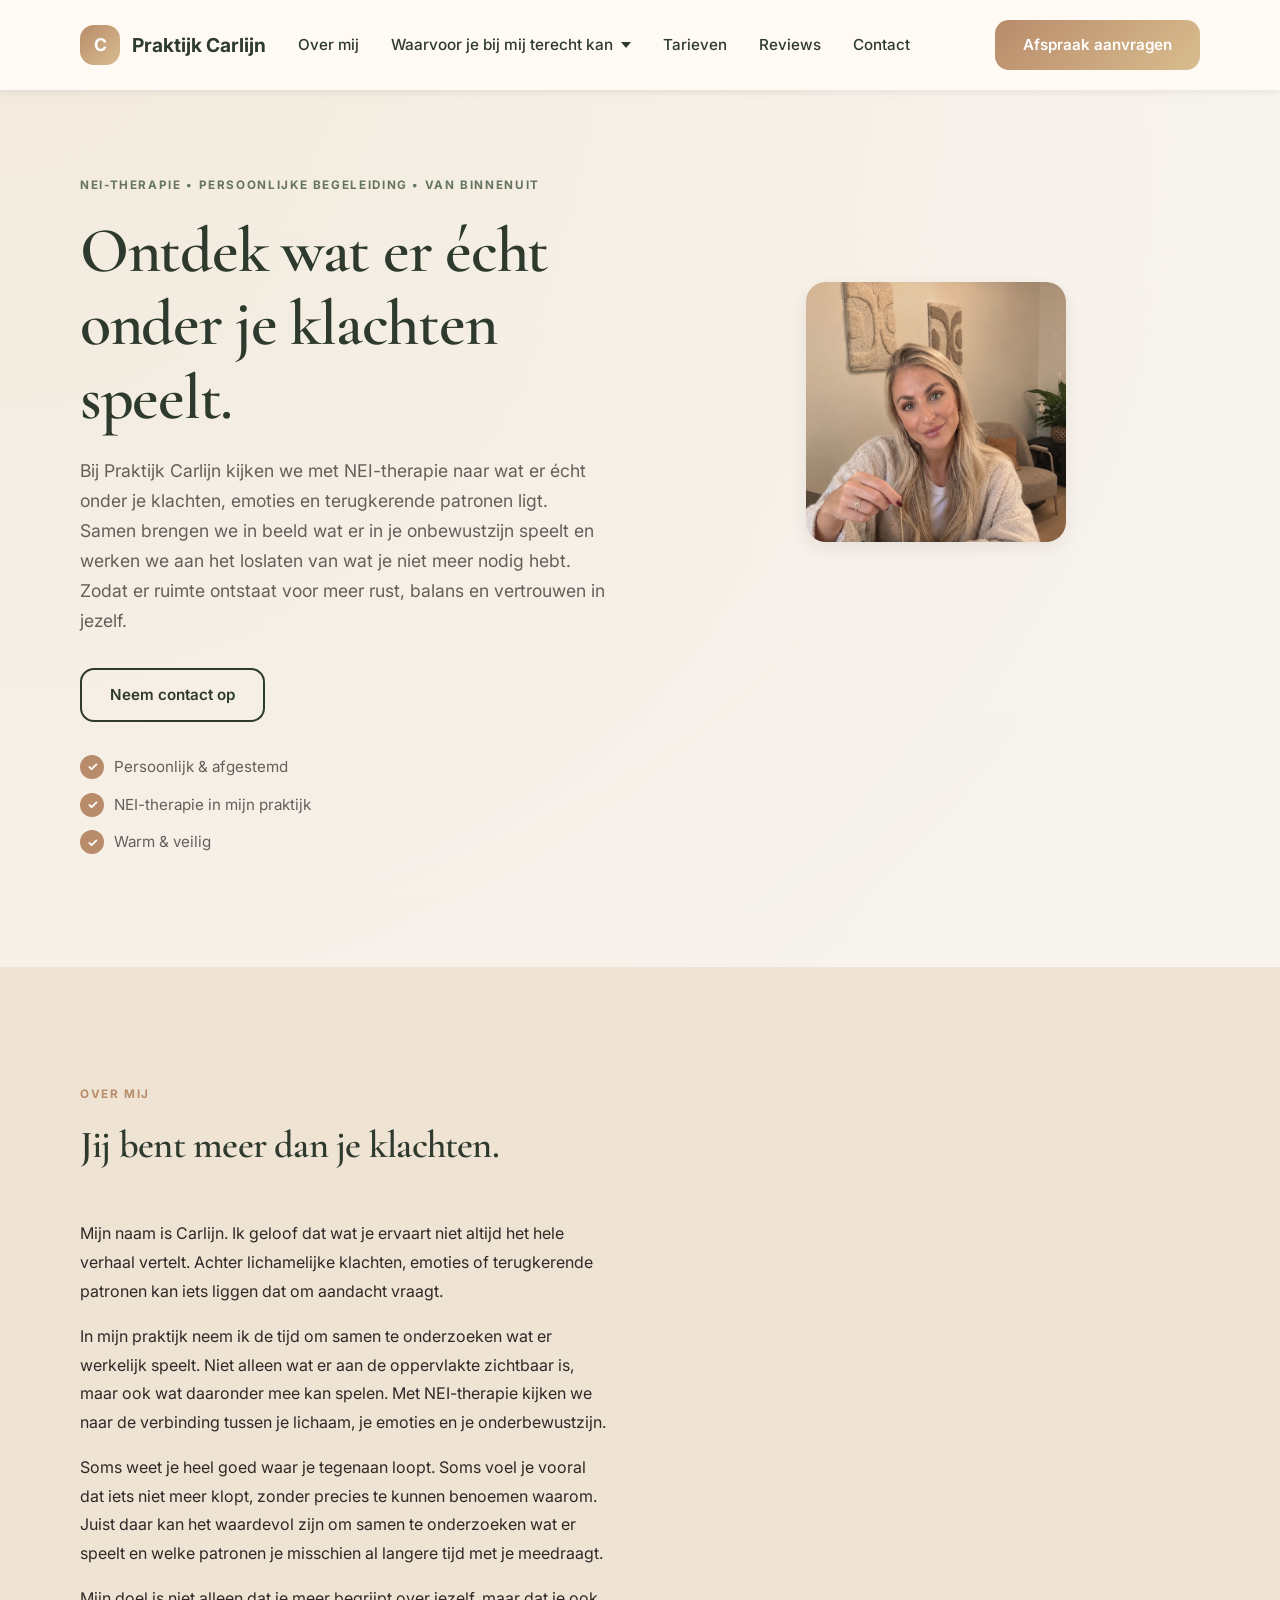
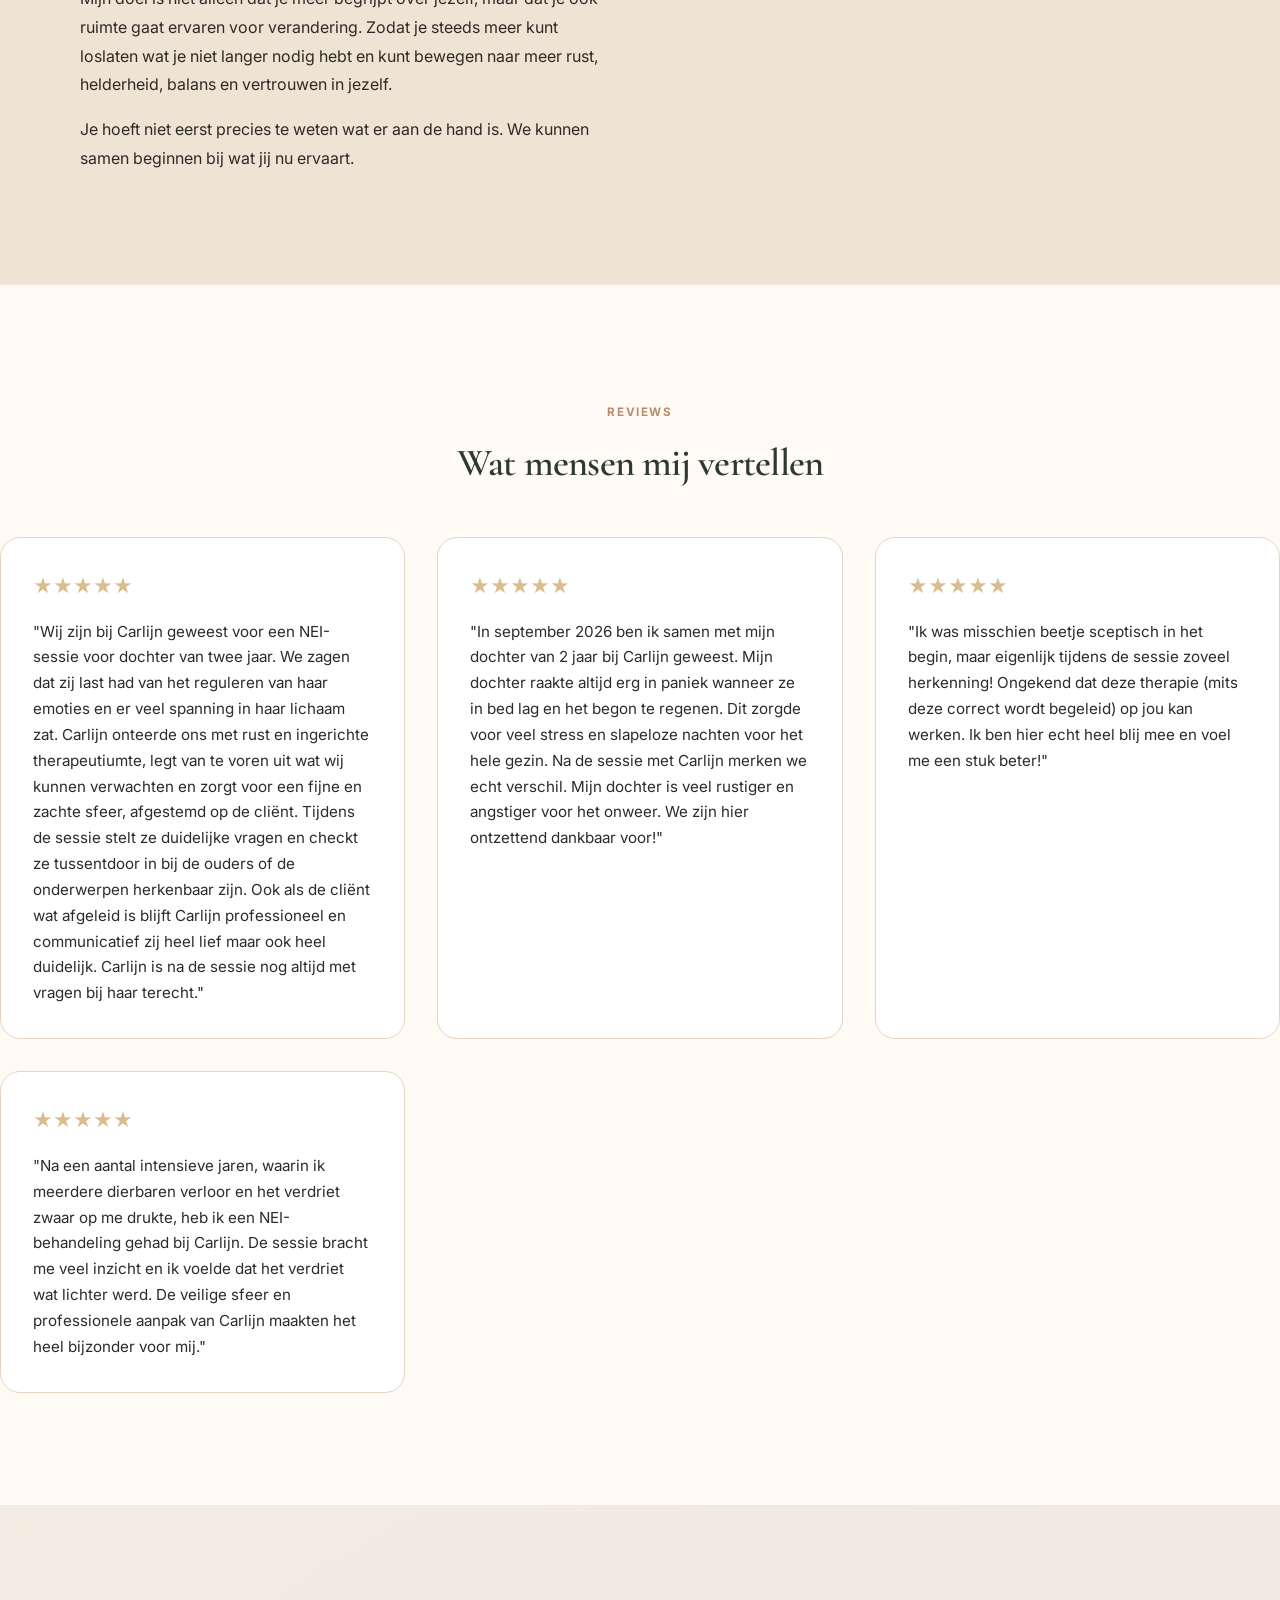
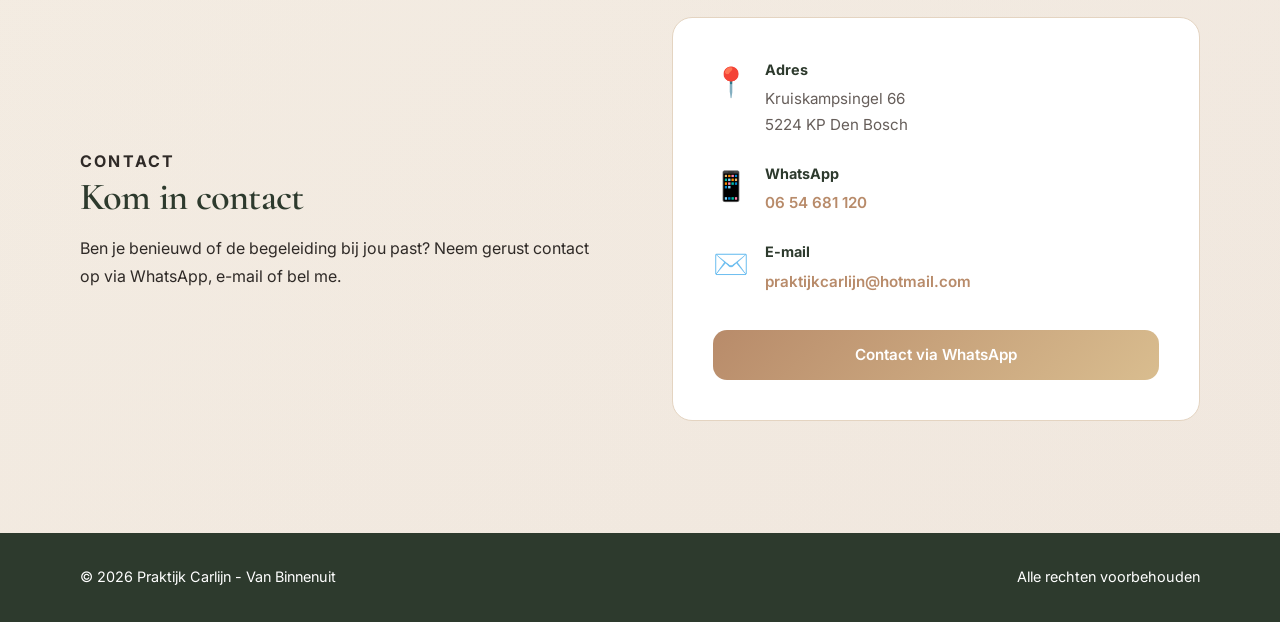
==== commit cec09baf: "Restore complete hero lead text without truncation" ====
--- a/index.html
+++ b/index.html
@@ -50,7 +50,7 @@
                 <div class="hero-copy">
                     <p class="eyebrow">NEI-THERAPIE • PERSOONLIJKE BEGELEIDING • VAN BINNENUIT</p>
                     <h1>Ontdek wat er écht onder je klachten speelt.</h1>
-                    <p class="lead">Bij Praktijk Carlijn kijken we met NEI-therapie naar wat er écht onder je klachten, emoties en terugkerende patronen ligt. Samen brengen we in beeld wat er in [...]
+                    <p class="lead">Bij Praktijk Carlijn kijken we met NEI-therapie naar wat er écht onder je klachten, emoties en terugkerende patronen ligt. Samen brengen we in beeld wat er in je onbewustzijn speelt en werken we aan het loslaten van wat je niet meer nodig hebt. Zodat er ruimte ontstaat voor meer rust, balans en vertrouwen in jezelf.</p>
                     <div class="hero-actions">
                         <a href="#contact" class="btn btn-secondary">Neem contact op</a>
                     </div>
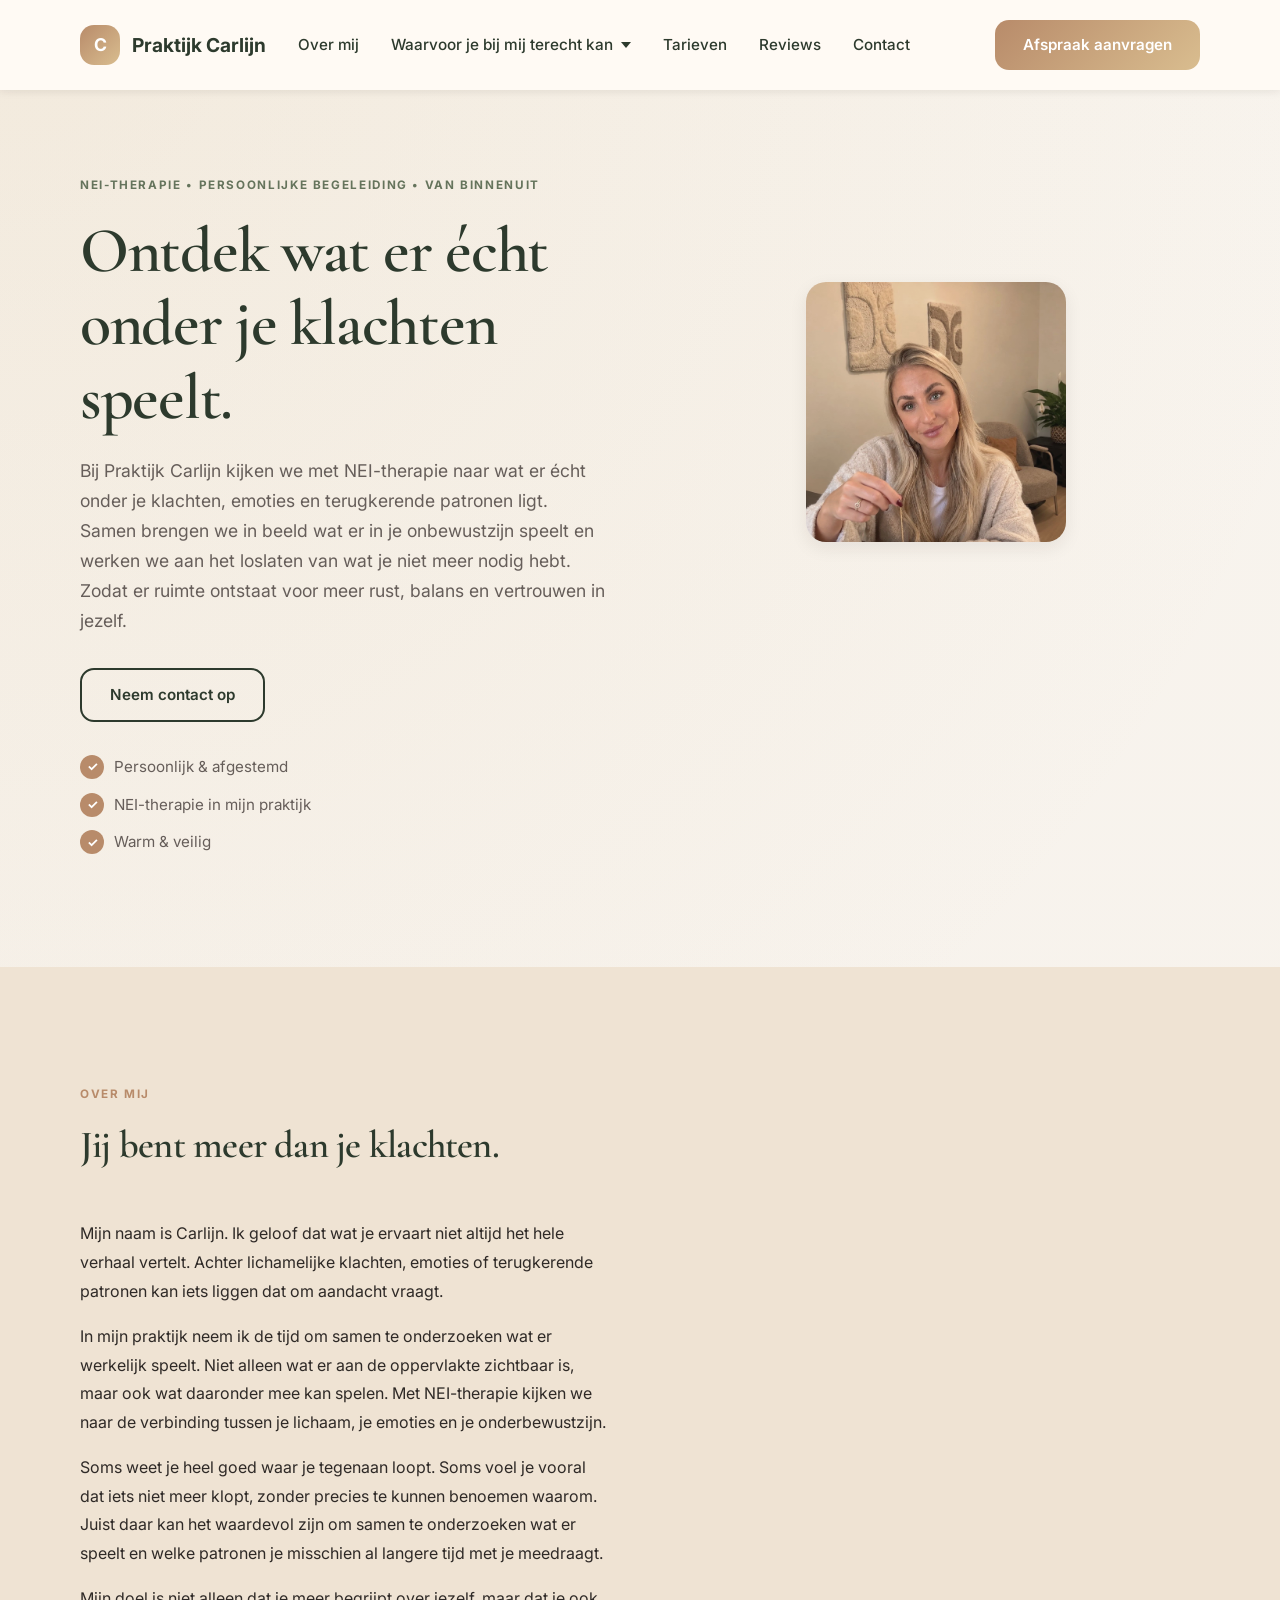
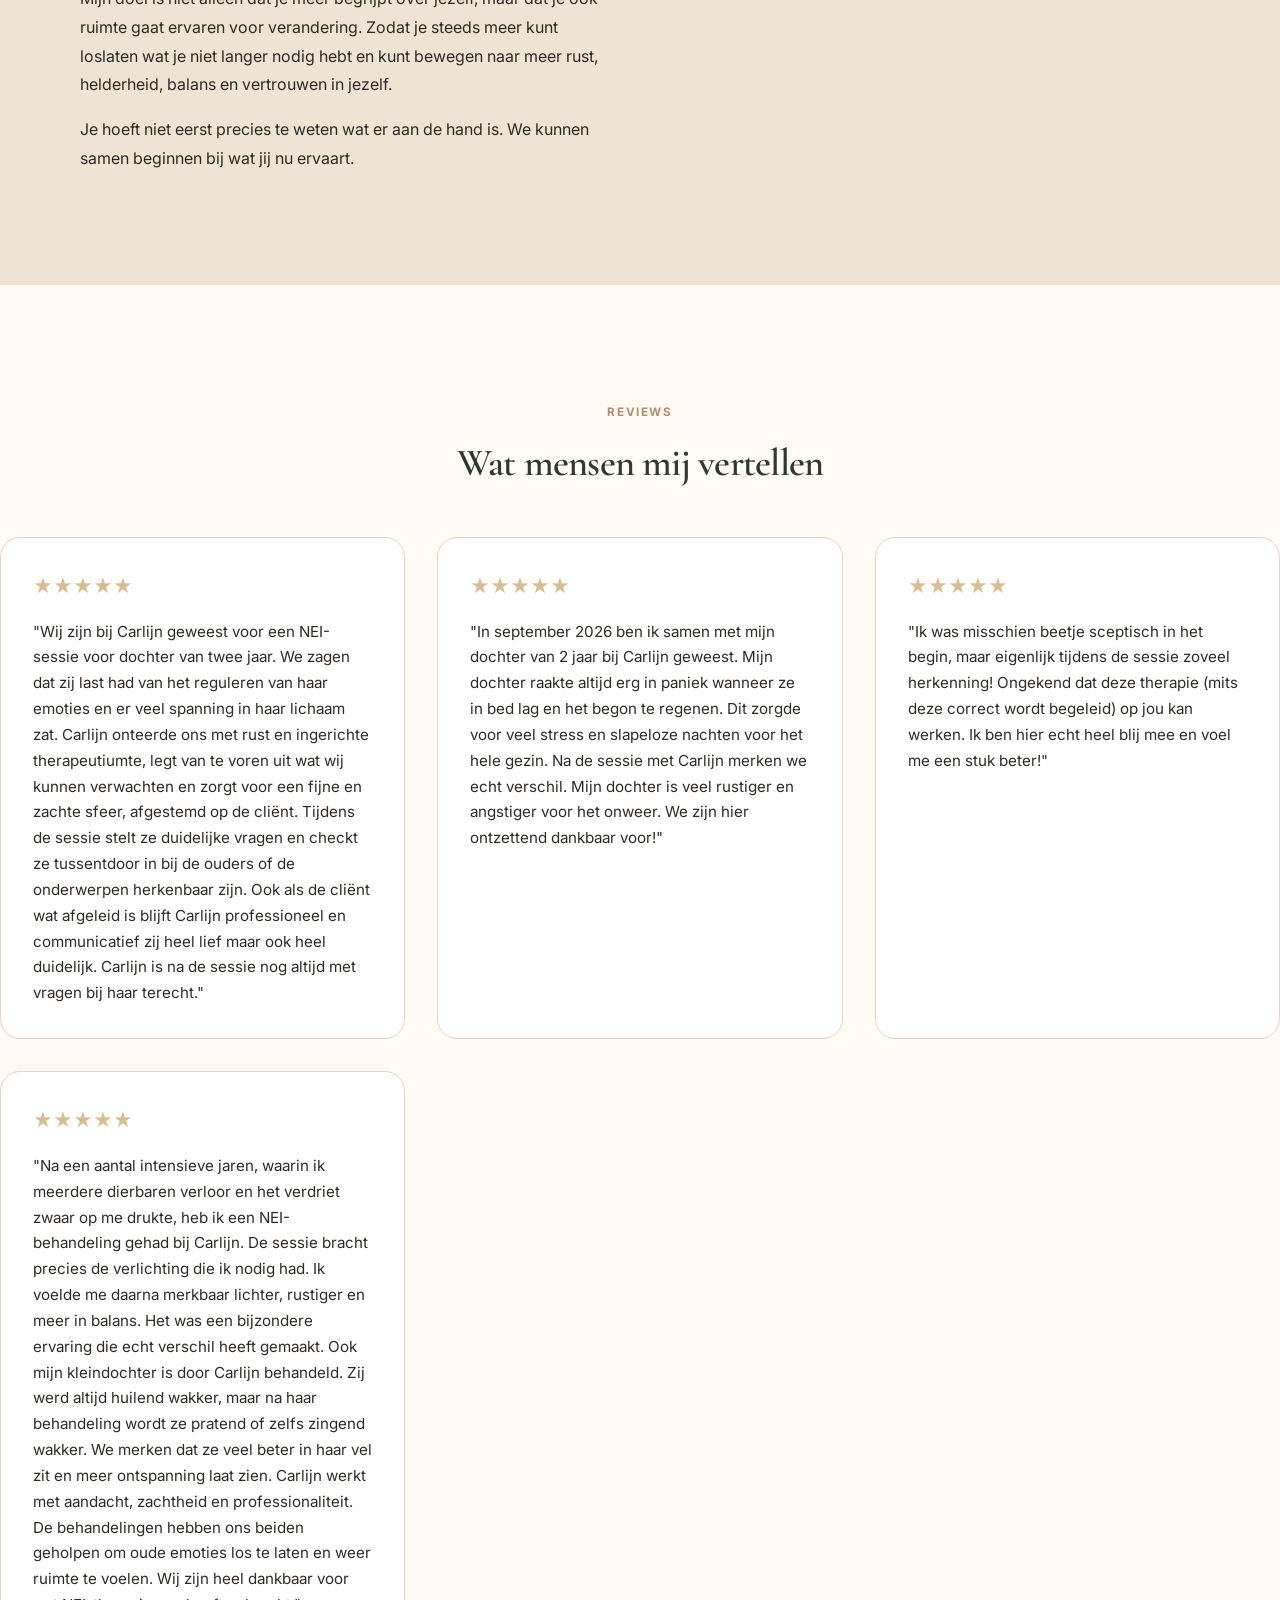
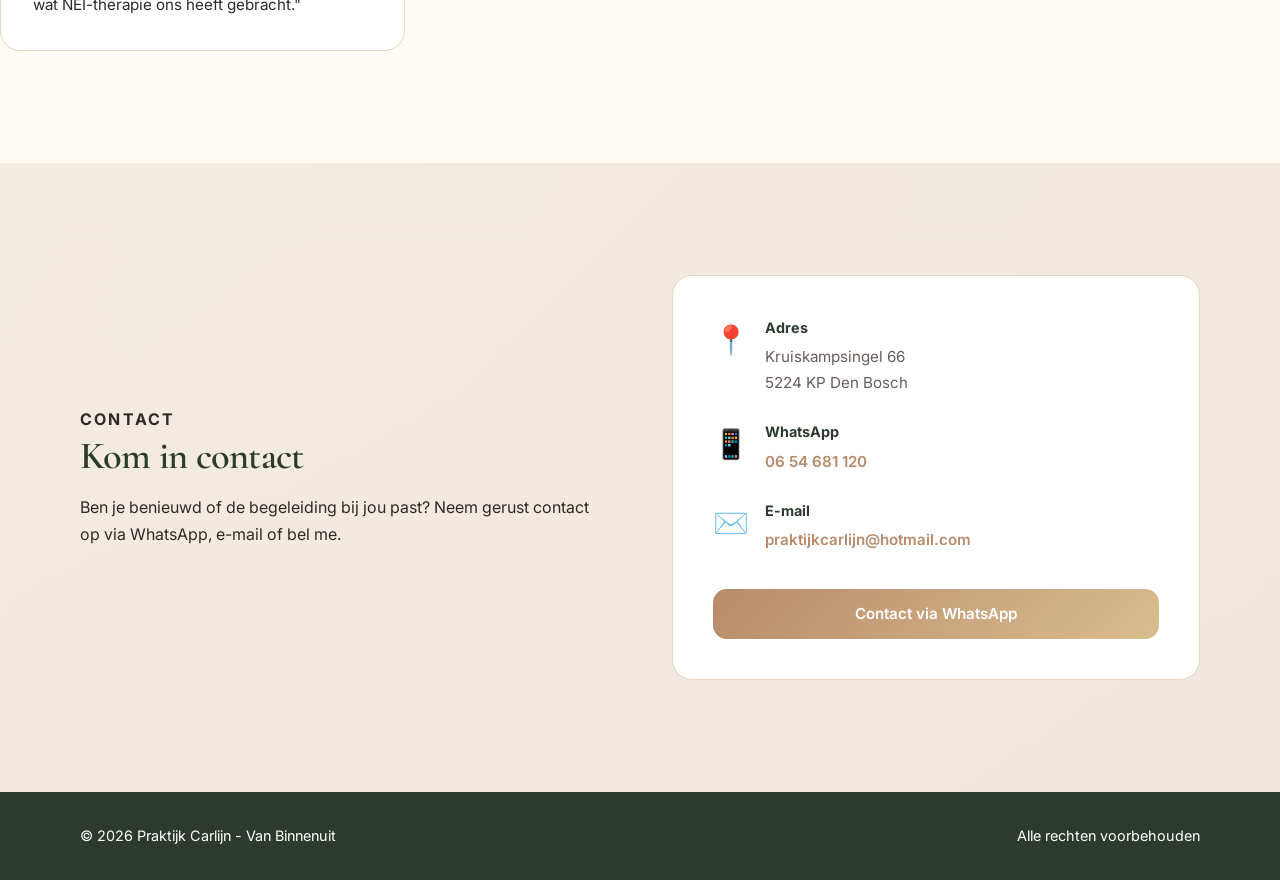
==== commit 25cff224: "Expand fourth review with extended personal story about verdriet and kleindochter" ====
--- a/index.html
+++ b/index.html
@@ -107,7 +107,11 @@
 
                     <article class="card review-card">
                         <div class="stars">★★★★★</div>
-                        <p>"Na een aantal intensieve jaren, waarin ik meerdere dierbaren verloor en het verdriet zwaar op me drukte, heb ik een NEI-behandeling gehad bij Carlijn. De sessie bracht me veel inzicht en ik voelde dat het verdriet wat lichter werd. De veilige sfeer en professionele aanpak van Carlijn maakten het heel bijzonder voor mij."</p>
+                        <p>"Na een aantal intensieve jaren, waarin ik meerdere dierbaren verloor en het verdriet zwaar op me drukte, heb ik een NEI-behandeling gehad bij Carlijn. De sessie bracht precies de verlichting die ik nodig had. Ik voelde me daarna merkbaar lichter, rustiger en meer in balans. Het was een bijzondere ervaring die echt verschil heeft gemaakt.
+
+Ook mijn kleindochter is door Carlijn behandeld. Zij werd altijd huilend wakker, maar na haar behandeling wordt ze pratend of zelfs zingend wakker. We merken dat ze veel beter in haar vel zit en meer ontspanning laat zien.
+
+Carlijn werkt met aandacht, zachtheid en professionaliteit. De behandelingen hebben ons beiden geholpen om oude emoties los te laten en weer ruimte te voelen. Wij zijn heel dankbaar voor wat NEI-therapie ons heeft gebracht."</p>
                     </article>
                 </div>
             </div>
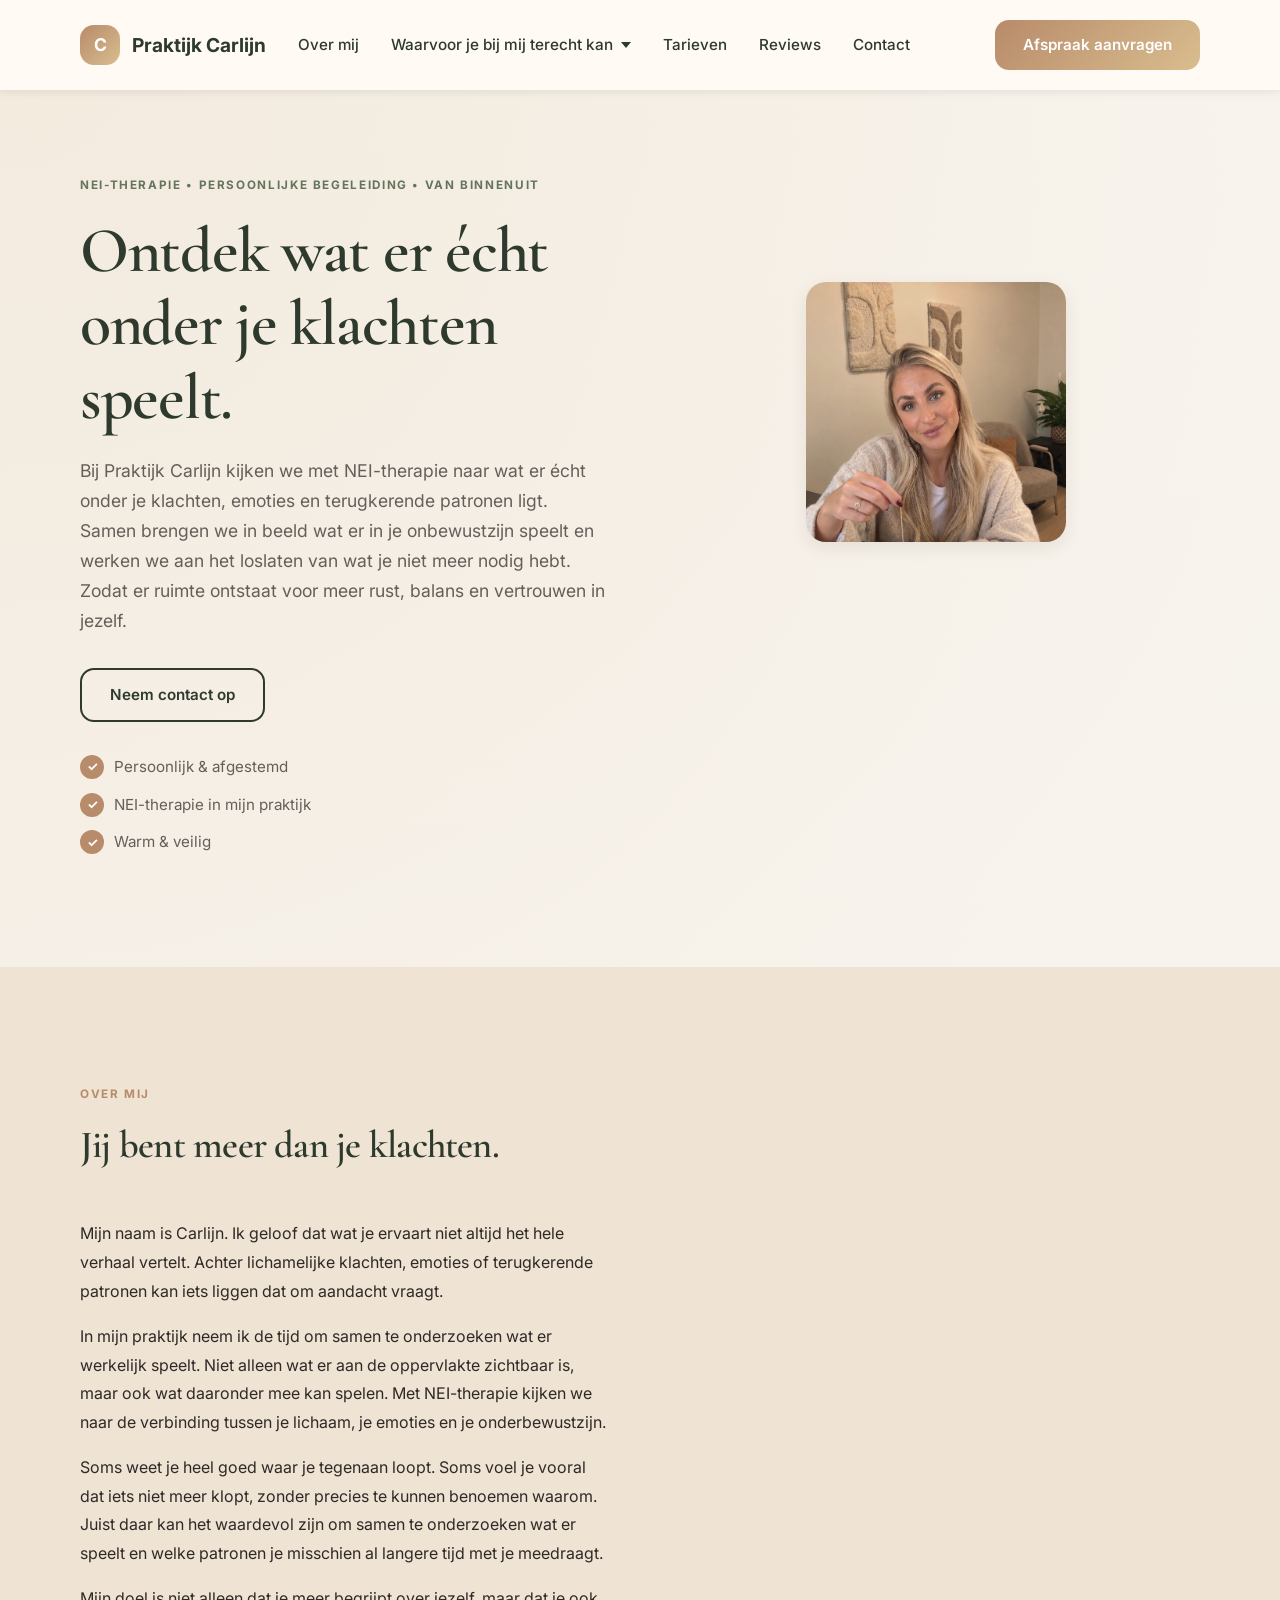
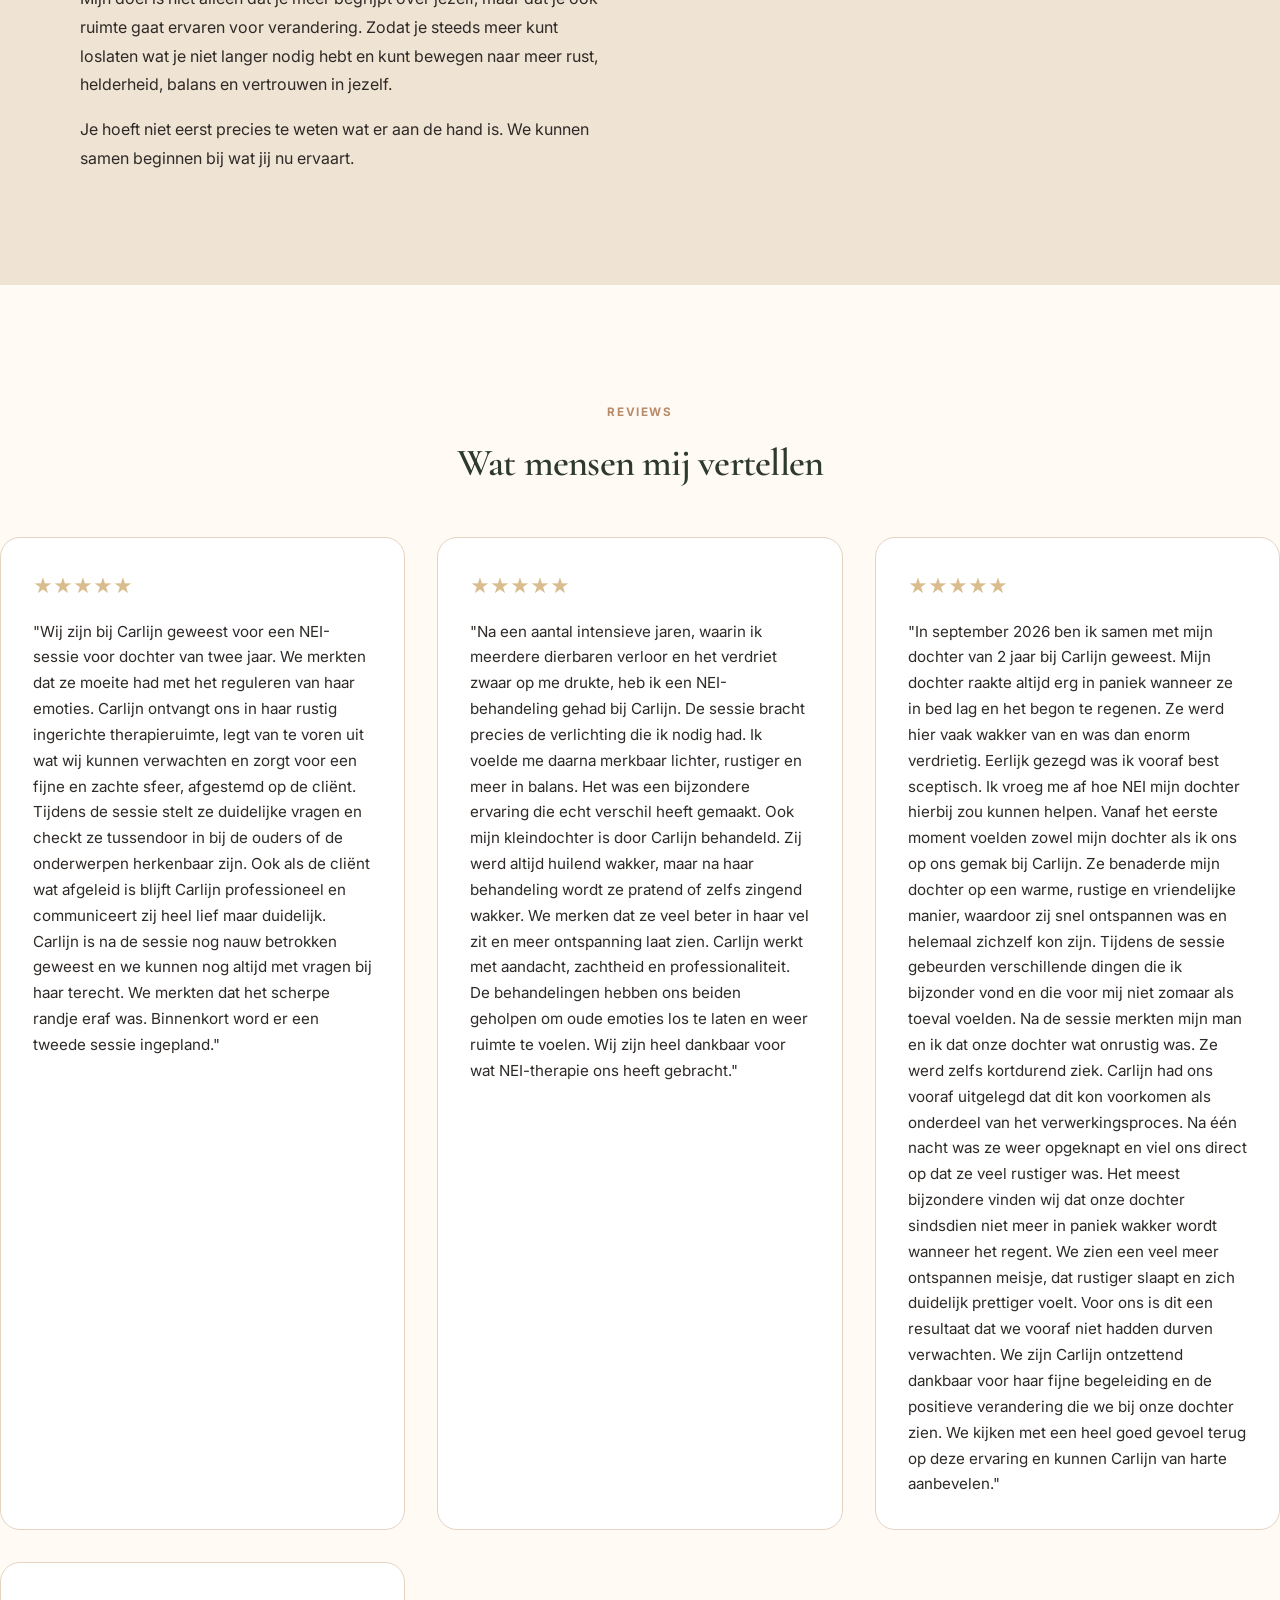
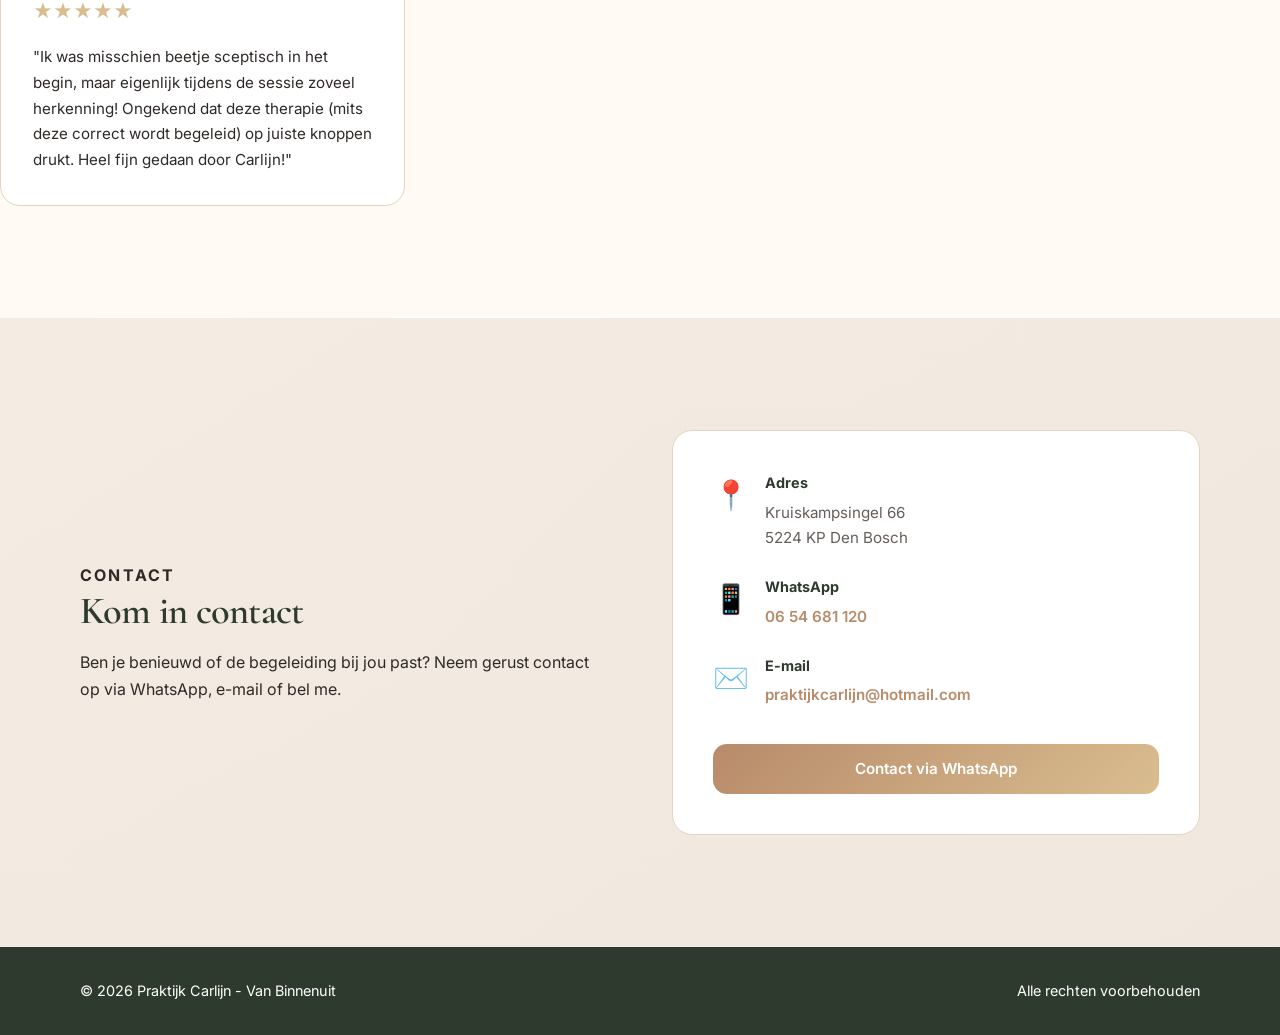
==== commit 6becfaea: "Replace all four reviews with exact customer testimonials" ====
--- a/index.html
+++ b/index.html
@@ -92,17 +92,7 @@
                 <div class="reviews-grid">
                     <article class="card review-card">
                         <div class="stars">★★★★★</div>
-                        <p>"Wij zijn bij Carlijn geweest voor een NEI-sessie voor dochter van twee jaar. We zagen dat zij last had van het reguleren van haar emoties en er veel spanning in haar lichaam zat. Carlijn onteerde ons met rust en ingerichte therapeutiumte, legt van te voren uit wat wij kunnen verwachten en zorgt voor een fijne en zachte sfeer, afgestemd op de cliënt. Tijdens de sessie stelt ze duidelijke vragen en checkt ze tussentdoor in bij de ouders of de onderwerpen herkenbaar zijn. Ook als de cliënt wat afgeleid is blijft Carlijn professioneel en communicatief zij heel lief maar ook heel duidelijk. Carlijn is na de sessie nog altijd met vragen bij haar terecht."</p>
-                    </article>
-
-                    <article class="card review-card">
-                        <div class="stars">★★★★★</div>
-                        <p>"In september 2026 ben ik samen met mijn dochter van 2 jaar bij Carlijn geweest. Mijn dochter raakte altijd erg in paniek wanneer ze in bed lag en het begon te regenen. Dit zorgde voor veel stress en slapeloze nachten voor het hele gezin. Na de sessie met Carlijn merken we echt verschil. Mijn dochter is veel rustiger en angstiger voor het onweer. We zijn hier ontzettend dankbaar voor!"</p>
-                    </article>
-
-                    <article class="card review-card">
-                        <div class="stars">★★★★★</div>
-                        <p>"Ik was misschien beetje sceptisch in het begin, maar eigenlijk tijdens de sessie zoveel herkenning! Ongekend dat deze therapie (mits deze correct wordt begeleid) op jou kan werken. Ik ben hier echt heel blij mee en voel me een stuk beter!"</p>
+                        <p>"Wij zijn bij Carlijn geweest voor een NEI-sessie voor dochter van twee jaar. We merkten dat ze moeite had met het reguleren van haar emoties. Carlijn ontvangt ons in haar rustig ingerichte therapieruimte, legt van te voren uit wat wij kunnen verwachten en zorgt voor een fijne en zachte sfeer, afgestemd op de cliënt. Tijdens de sessie stelt ze duidelijke vragen en checkt ze tussendoor in bij de ouders of de onderwerpen herkenbaar zijn. Ook als de cliënt wat afgeleid is blijft Carlijn professioneel en communiceert zij heel lief maar duidelijk. Carlijn is na de sessie nog nauw betrokken geweest en we kunnen nog altijd met vragen bij haar terecht. We merkten dat het scherpe randje eraf was. Binnenkort word er een tweede sessie ingepland."</p>
                     </article>
 
                     <article class="card review-card">
@@ -112,6 +102,18 @@
 Ook mijn kleindochter is door Carlijn behandeld. Zij werd altijd huilend wakker, maar na haar behandeling wordt ze pratend of zelfs zingend wakker. We merken dat ze veel beter in haar vel zit en meer ontspanning laat zien.
 
 Carlijn werkt met aandacht, zachtheid en professionaliteit. De behandelingen hebben ons beiden geholpen om oude emoties los te laten en weer ruimte te voelen. Wij zijn heel dankbaar voor wat NEI-therapie ons heeft gebracht."</p>
+                    </article>
+
+                    <article class="card review-card">
+                        <div class="stars">★★★★★</div>
+                        <p>"In september 2026 ben ik samen met mijn dochter van 2 jaar bij Carlijn geweest. Mijn dochter raakte altijd erg in paniek wanneer ze in bed lag en het begon te regenen. Ze werd hier vaak wakker van en was dan enorm verdrietig. Eerlijk gezegd was ik vooraf best sceptisch. Ik vroeg me af hoe NEI mijn dochter hierbij zou kunnen helpen. 
+
+Vanaf het eerste moment voelden zowel mijn dochter als ik ons op ons gemak bij Carlijn. Ze benaderde mijn dochter op een warme, rustige en vriendelijke manier, waardoor zij snel ontspannen was en helemaal zichzelf kon zijn. Tijdens de sessie gebeurden verschillende dingen die ik bijzonder vond en die voor mij niet zomaar als toeval voelden. Na de sessie merkten mijn man en ik dat onze dochter wat onrustig was. Ze werd zelfs kortdurend ziek. Carlijn had ons vooraf uitgelegd dat dit kon voorkomen als onderdeel van het verwerkingsproces. Na één nacht was ze weer opgeknapt en viel ons direct op dat ze veel rustiger was. Het meest bijzondere vinden wij dat onze dochter sindsdien niet meer in paniek wakker wordt wanneer het regent. We zien een veel meer ontspannen meisje, dat rustiger slaapt en zich duidelijk prettiger voelt. Voor ons is dit een resultaat dat we vooraf niet hadden durven verwachten. We zijn Carlijn ontzettend dankbaar voor haar fijne begeleiding en de positieve verandering die we bij onze dochter zien. We kijken met een heel goed gevoel terug op deze ervaring en kunnen Carlijn van harte aanbevelen."</p>
+                    </article>
+
+                    <article class="card review-card">
+                        <div class="stars">★★★★★</div>
+                        <p>"Ik was misschien beetje sceptisch in het begin, maar eigenlijk tijdens de sessie zoveel herkenning! Ongekend dat deze therapie (mits deze correct wordt begeleid) op juiste knoppen drukt. Heel fijn gedaan door Carlijn!"</p>
                     </article>
                 </div>
             </div>
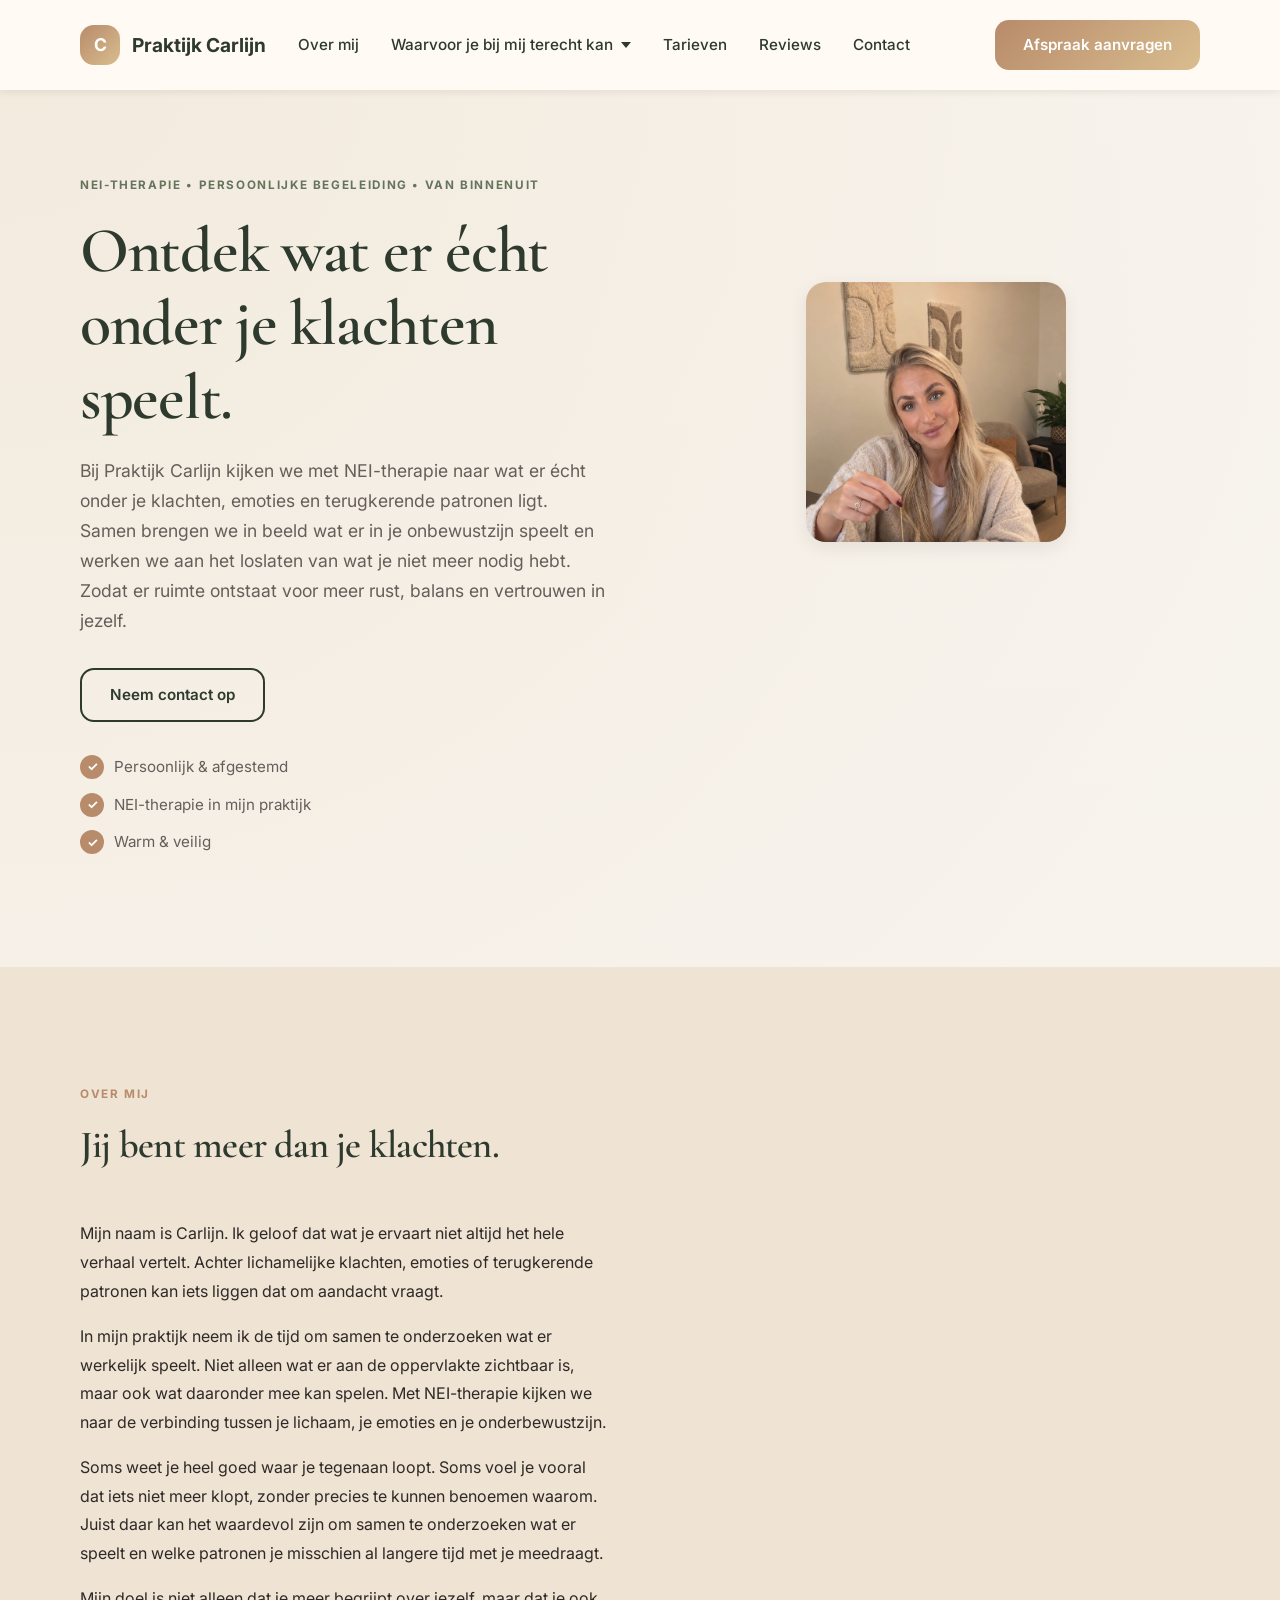
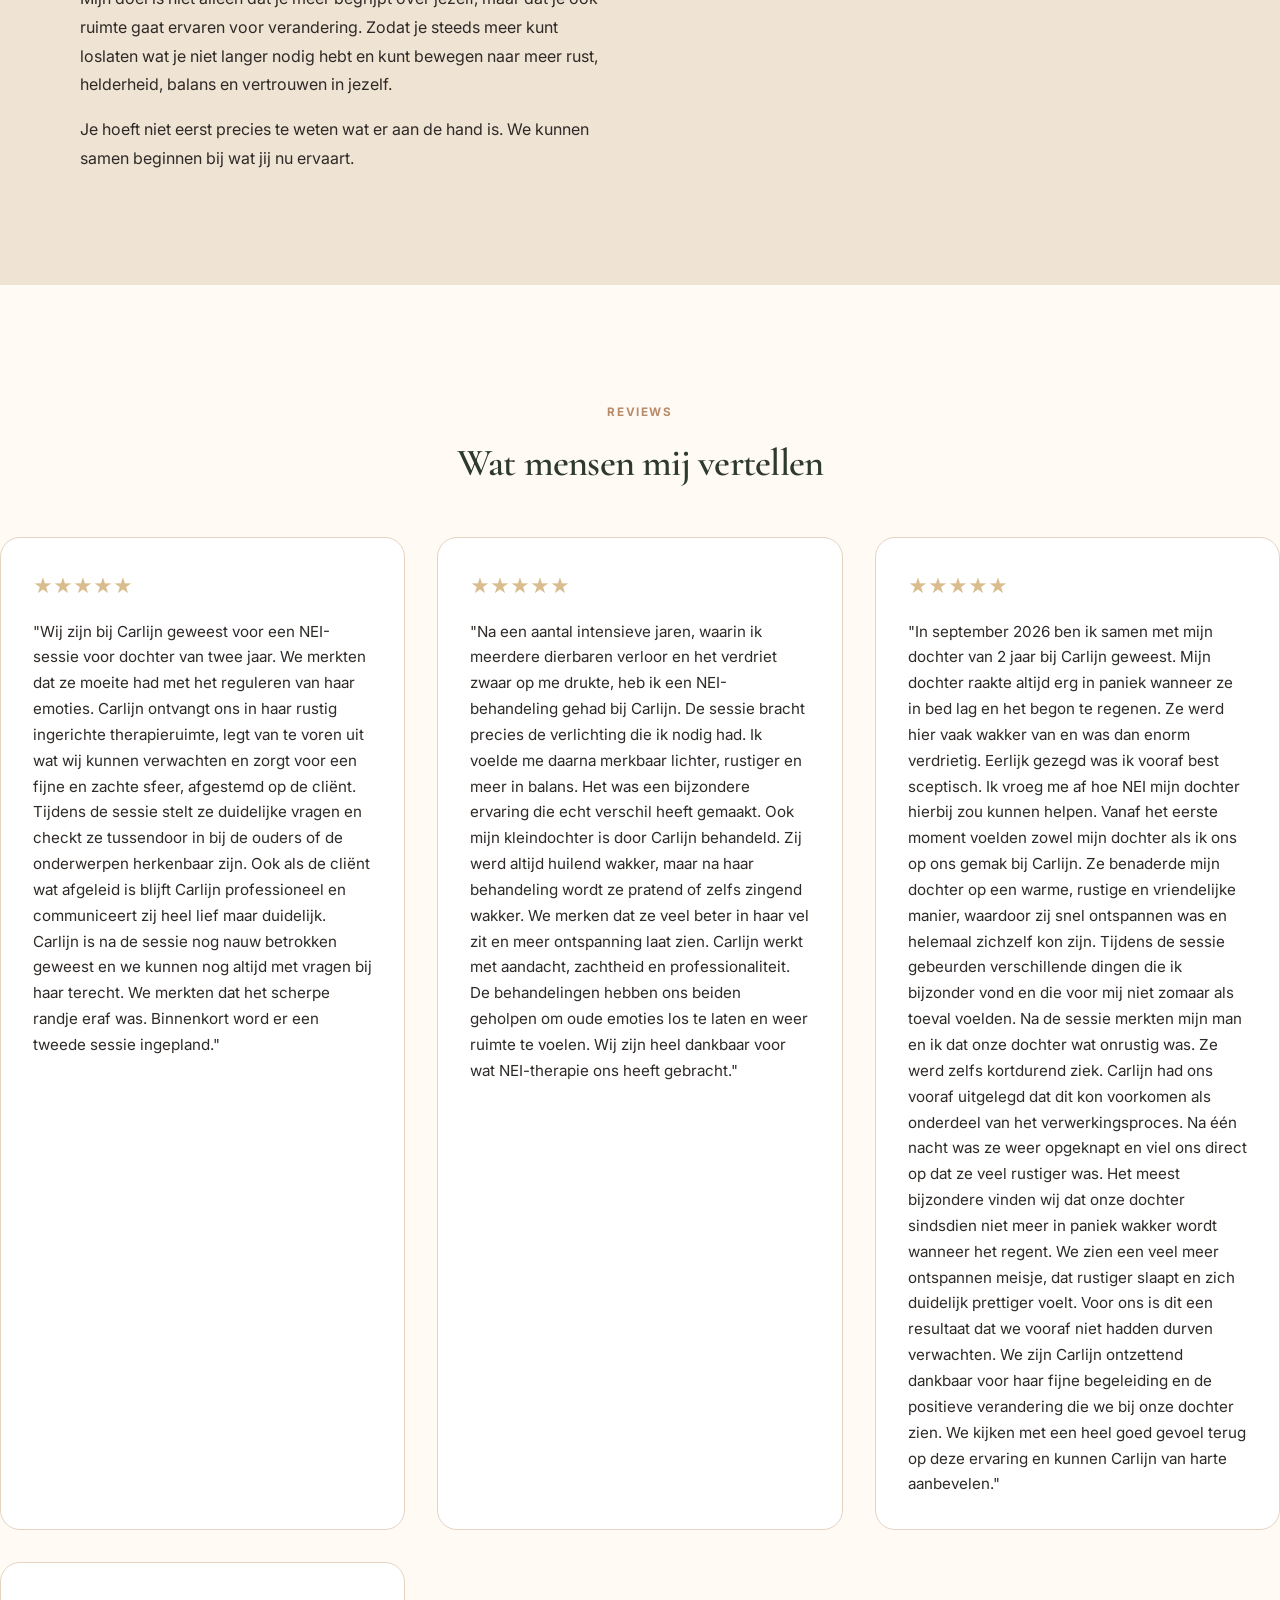
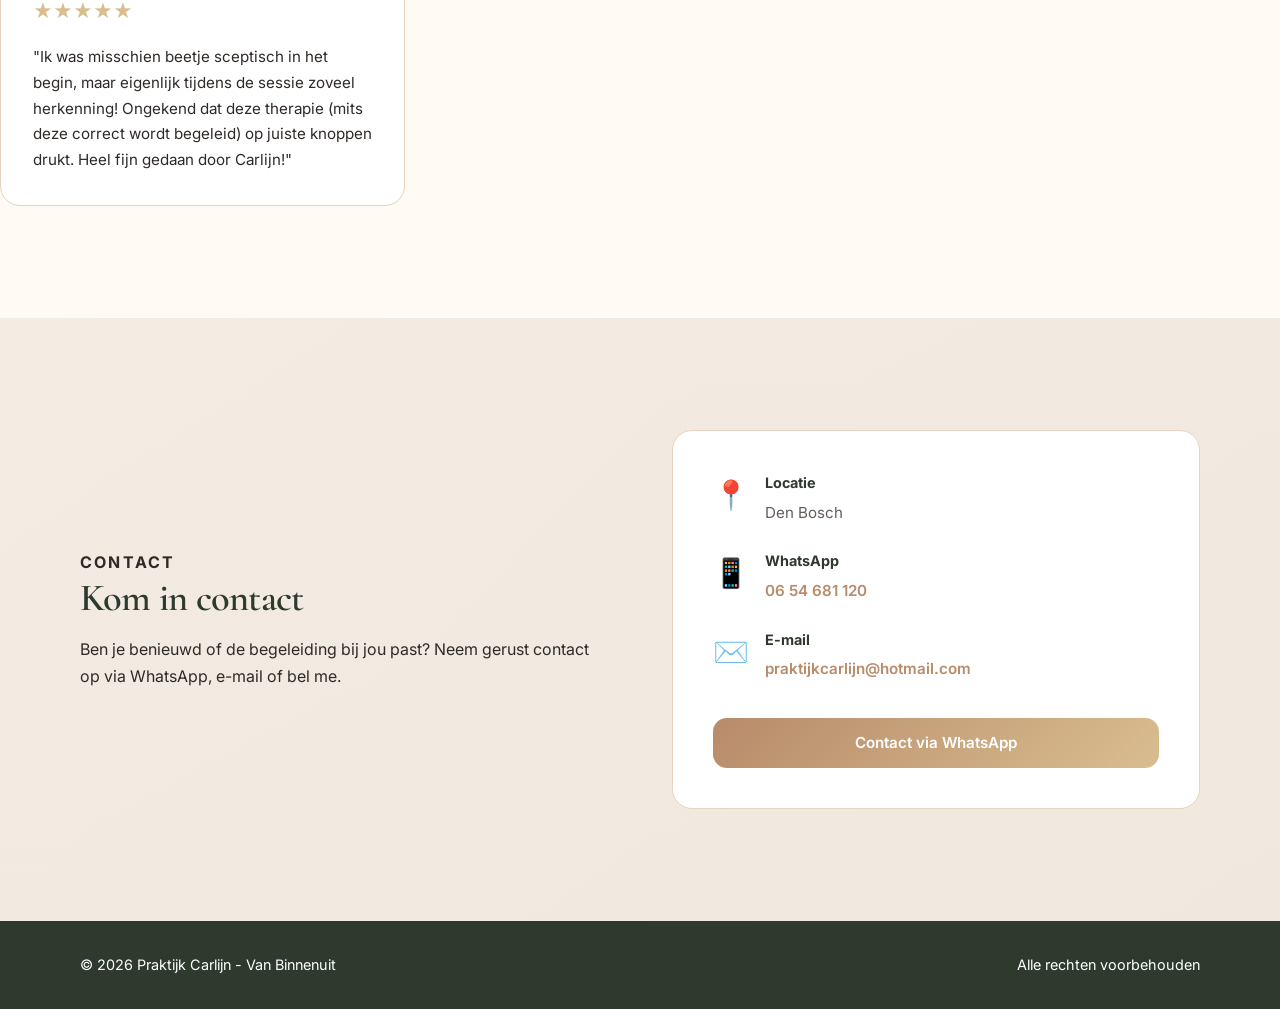
==== commit faa0d103: "Remove full address, show only Den Bosch location" ====
--- a/index.html
+++ b/index.html
@@ -127,7 +127,7 @@
                     <p>Ben je benieuwd of de begeleiding bij jou past? Neem gerust contact op via WhatsApp, e-mail of bel me.</p>
                 </div>
                 <div class="contact-card">
-                    <div class="contact-item"><span>📍</span><div><strong>Adres</strong><p>Kruiskampsingel 66<br>5224 KP Den Bosch</p></div></div>
+                    <div class="contact-item"><span>📍</span><div><strong>Locatie</strong><p>Den Bosch</p></div></div>
                     <div class="contact-item"><span>📱</span><div><strong>WhatsApp</strong><p><a href="https://wa.me/31654681120" target="_blank" rel="noopener noreferrer">06 54 681 120</a></p></div></div>
                     <div class="contact-item"><span>✉️</span><div><strong>E-mail</strong><p><a href="mailto:praktijkcarlijn@hotmail.com">praktijkcarlijn@hotmail.com</a></p></div></div>
                     <div class="contact-cta">
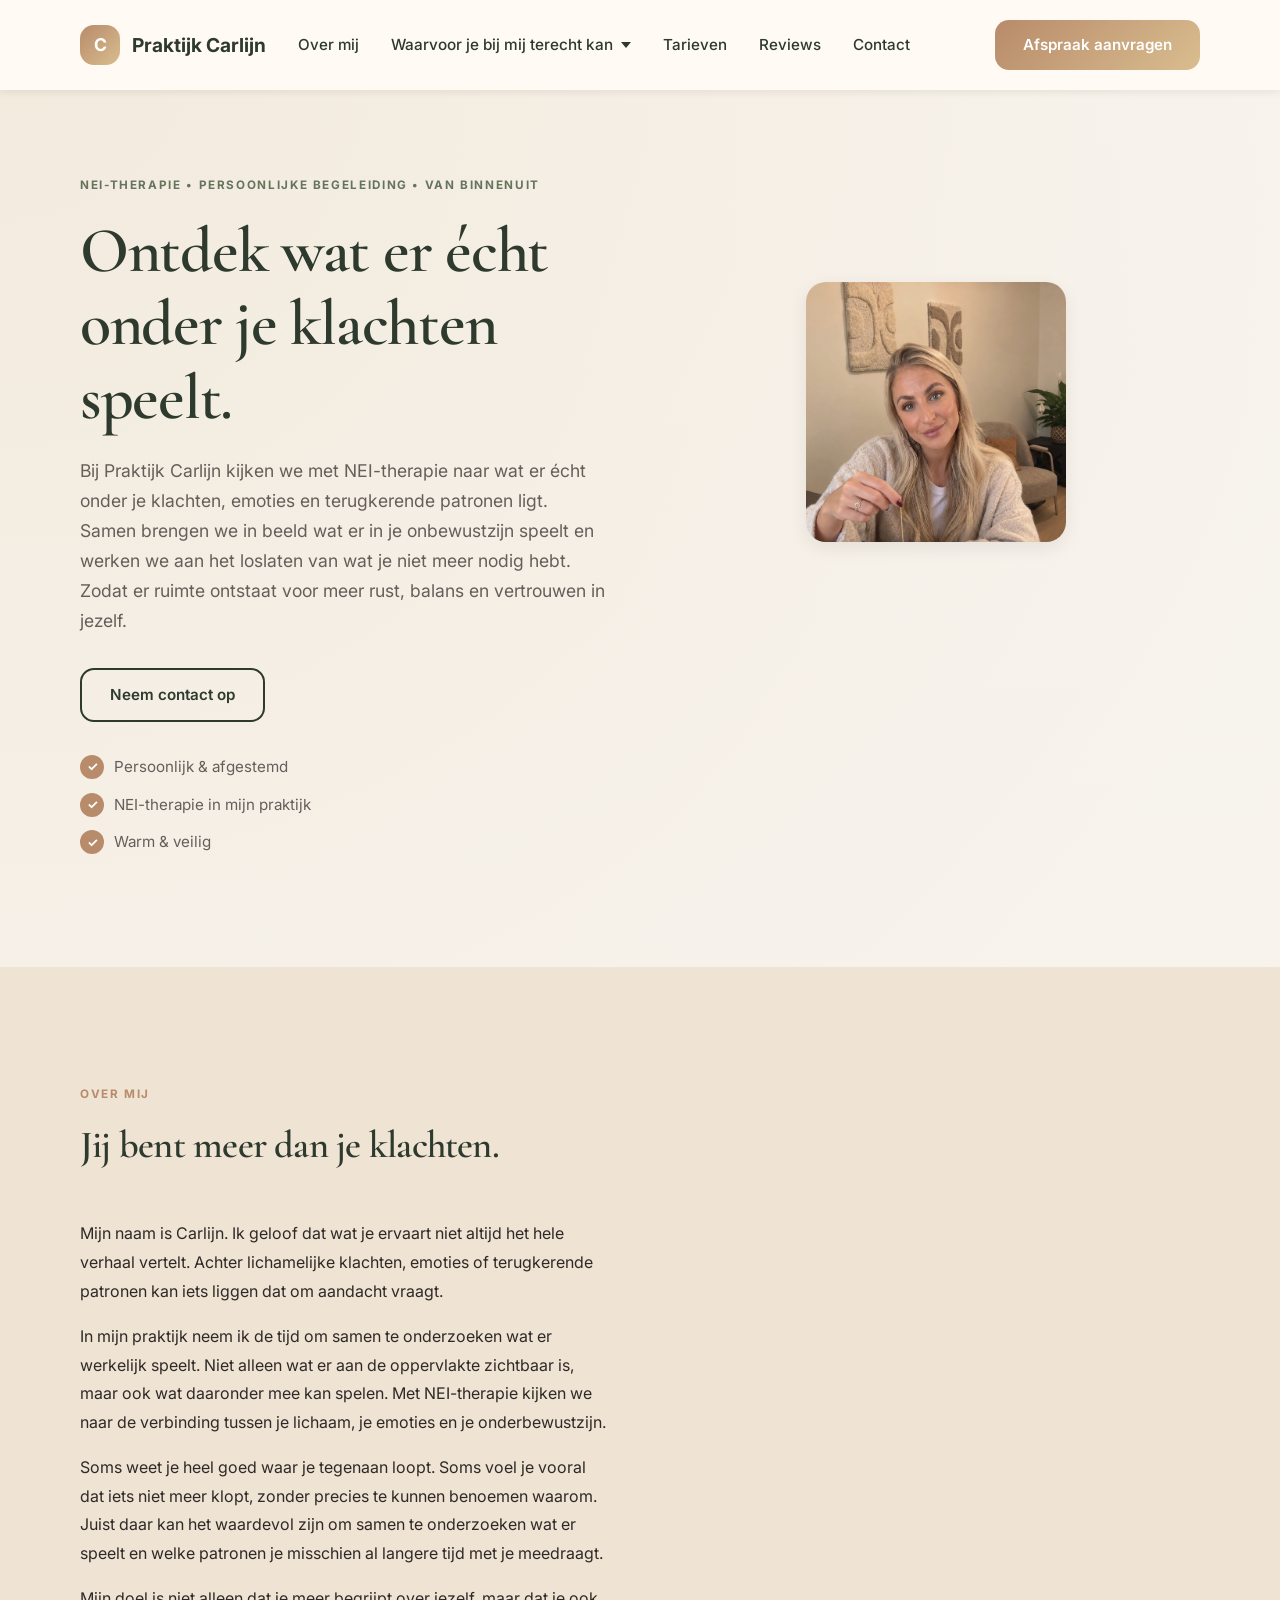
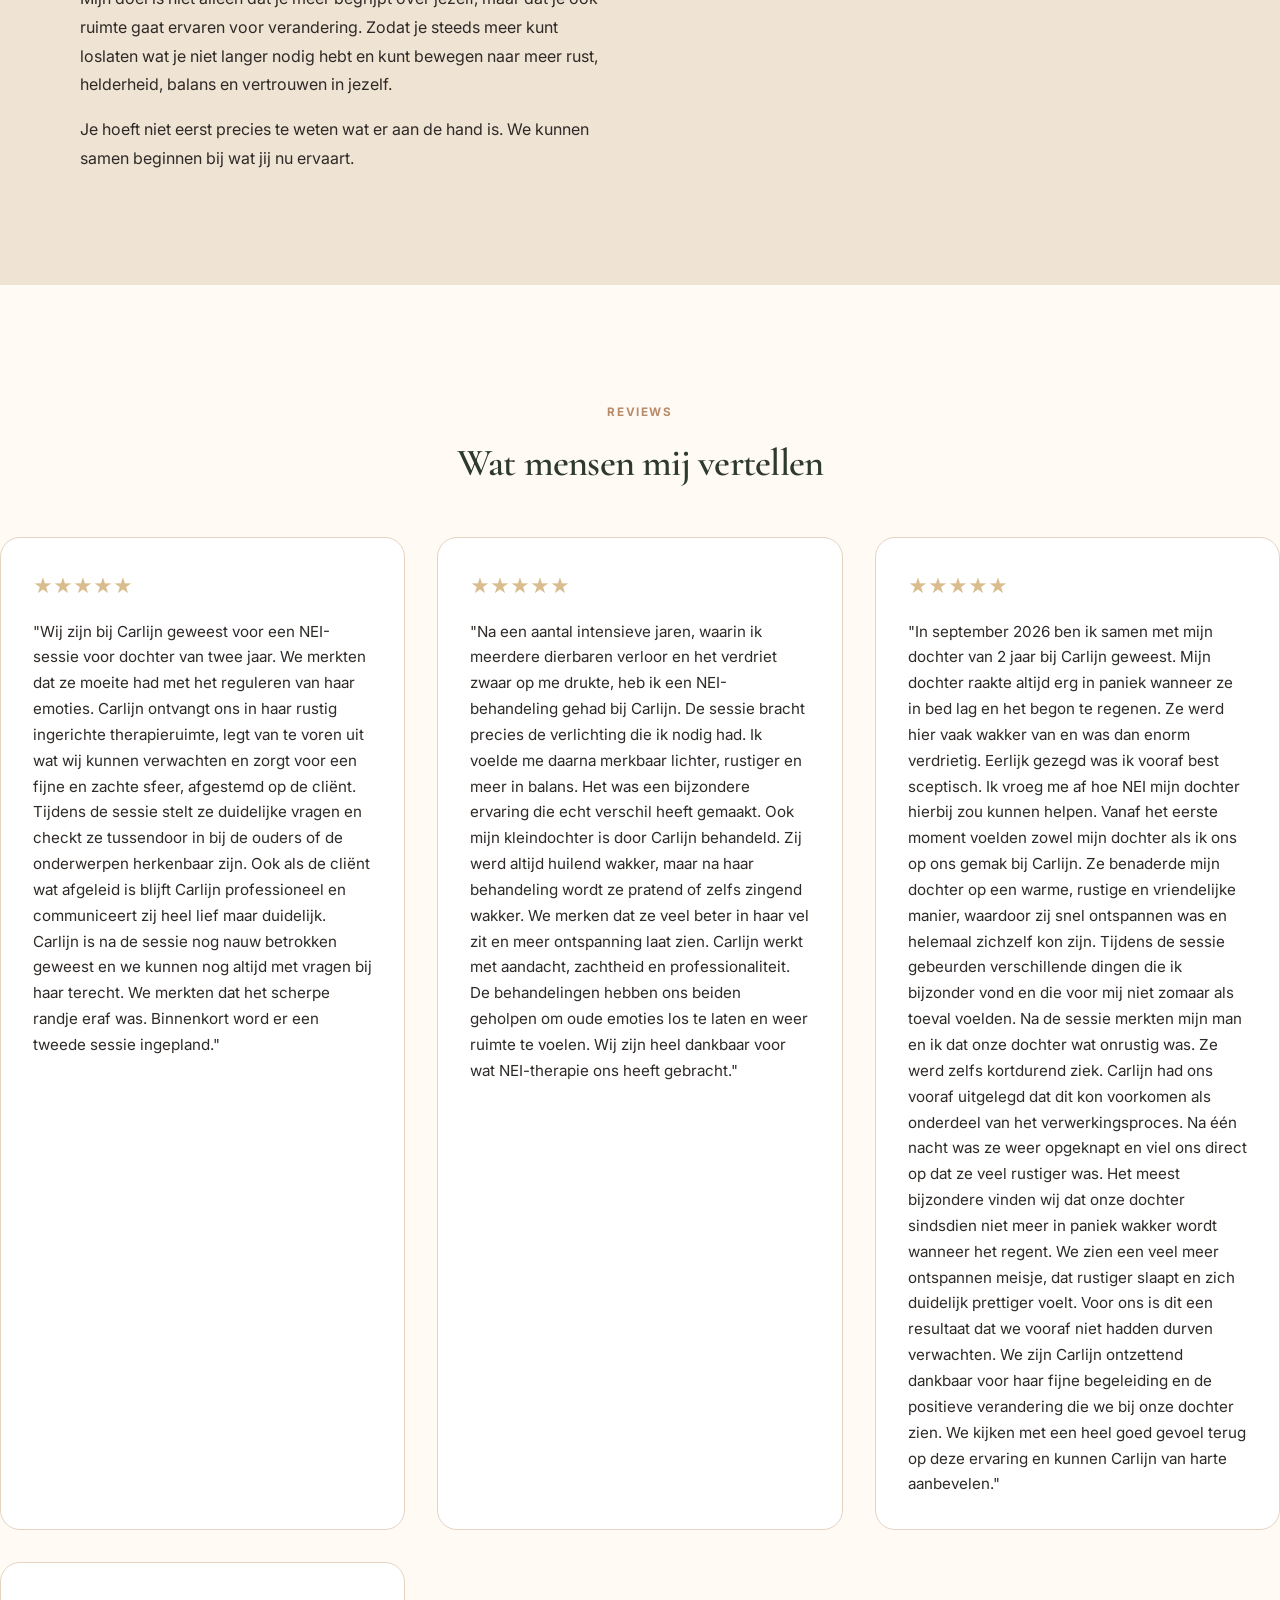
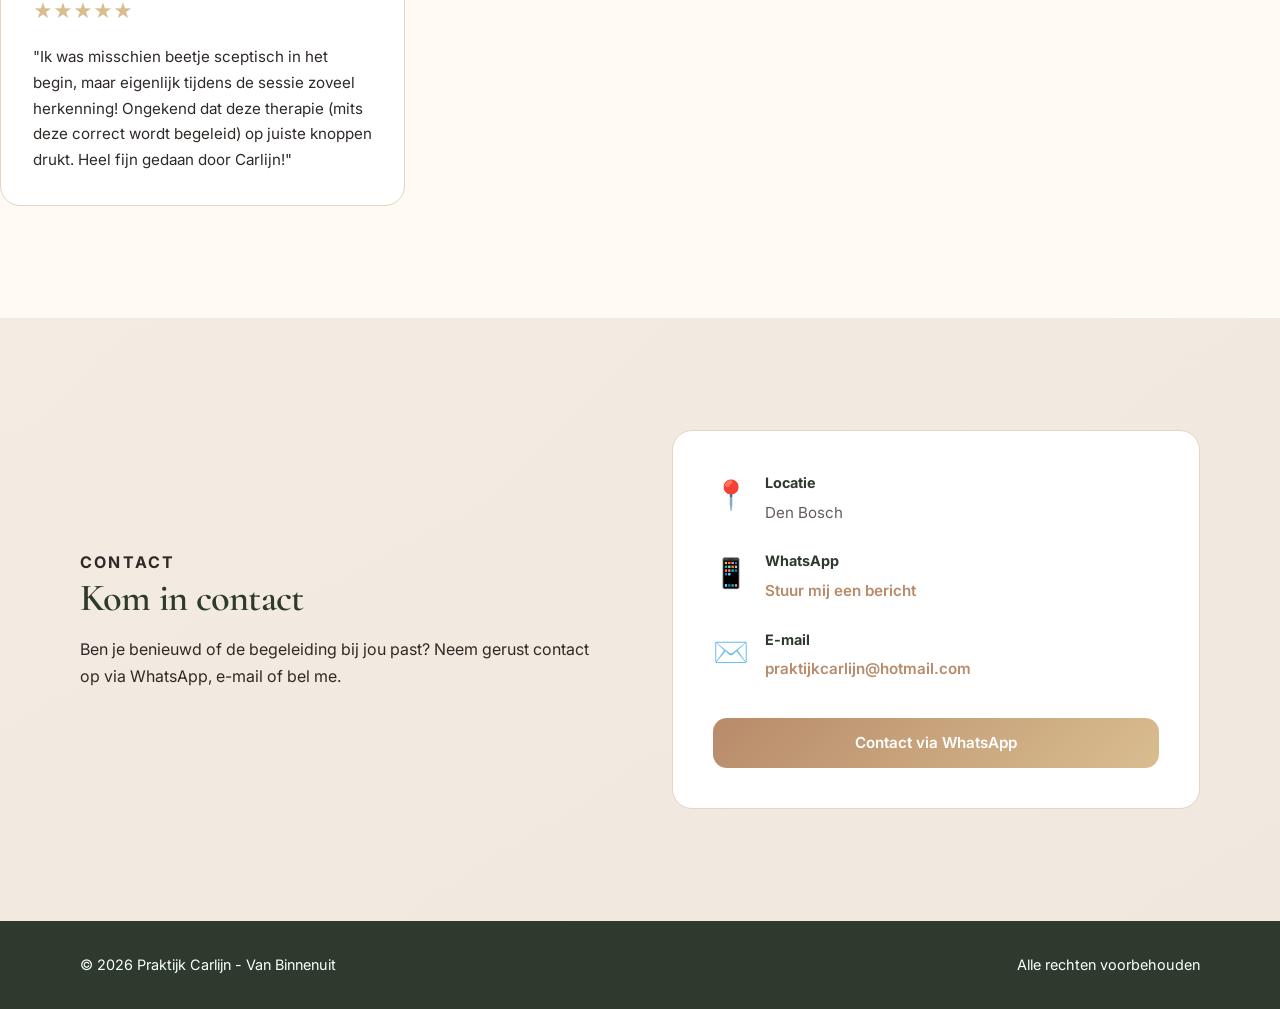
==== commit b6b03ca4: "Replace visible phone number with WhatsApp link text "Stuur mij een bericht"" ====
--- a/index.html
+++ b/index.html
@@ -128,7 +128,7 @@
                 </div>
                 <div class="contact-card">
                     <div class="contact-item"><span>📍</span><div><strong>Locatie</strong><p>Den Bosch</p></div></div>
-                    <div class="contact-item"><span>📱</span><div><strong>WhatsApp</strong><p><a href="https://wa.me/31654681120" target="_blank" rel="noopener noreferrer">06 54 681 120</a></p></div></div>
+                    <div class="contact-item"><span>📱</span><div><strong>WhatsApp</strong><p><a href="https://wa.me/31654681120" target="_blank" rel="noopener noreferrer">Stuur mij een bericht</a></p></div></div>
                     <div class="contact-item"><span>✉️</span><div><strong>E-mail</strong><p><a href="mailto:praktijkcarlijn@hotmail.com">praktijkcarlijn@hotmail.com</a></p></div></div>
                     <div class="contact-cta">
                         <a href="https://wa.me/31654681120" target="_blank" rel="noopener noreferrer" class="btn btn-primary">Contact via WhatsApp</a>
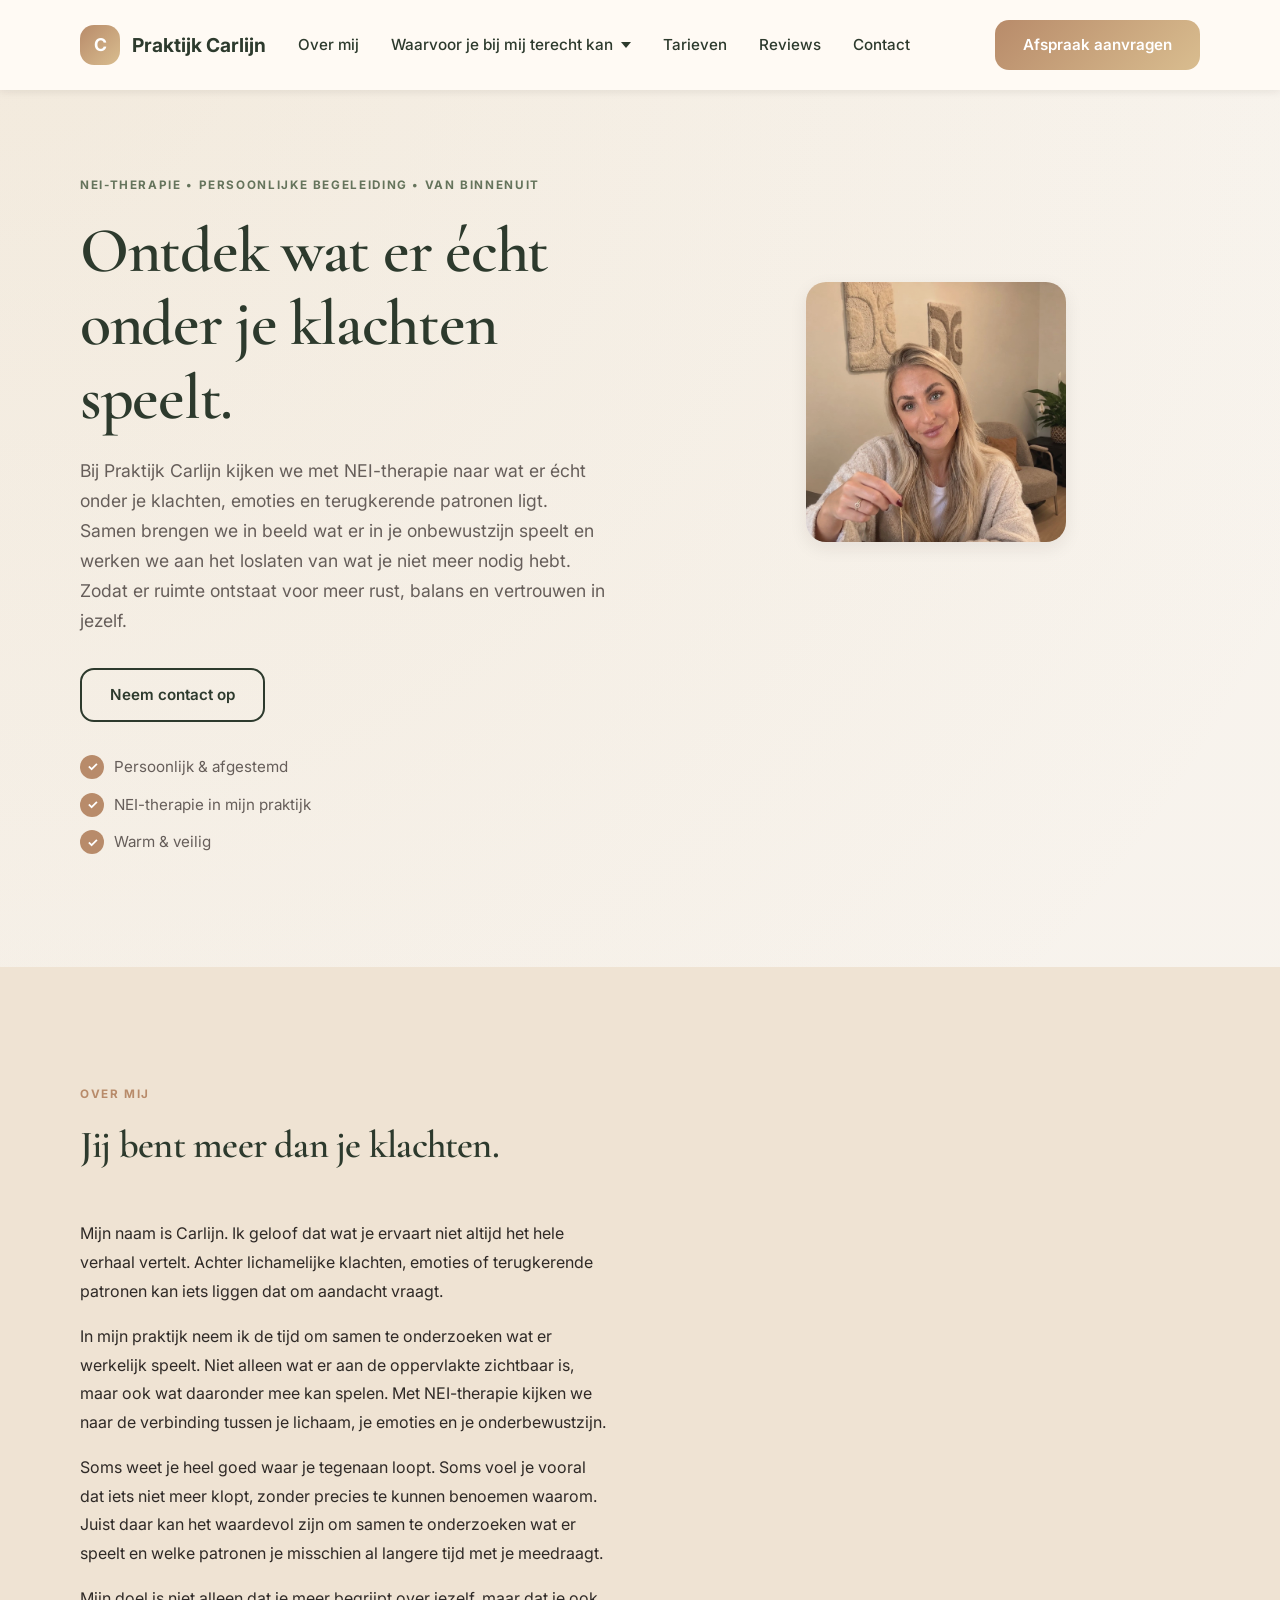
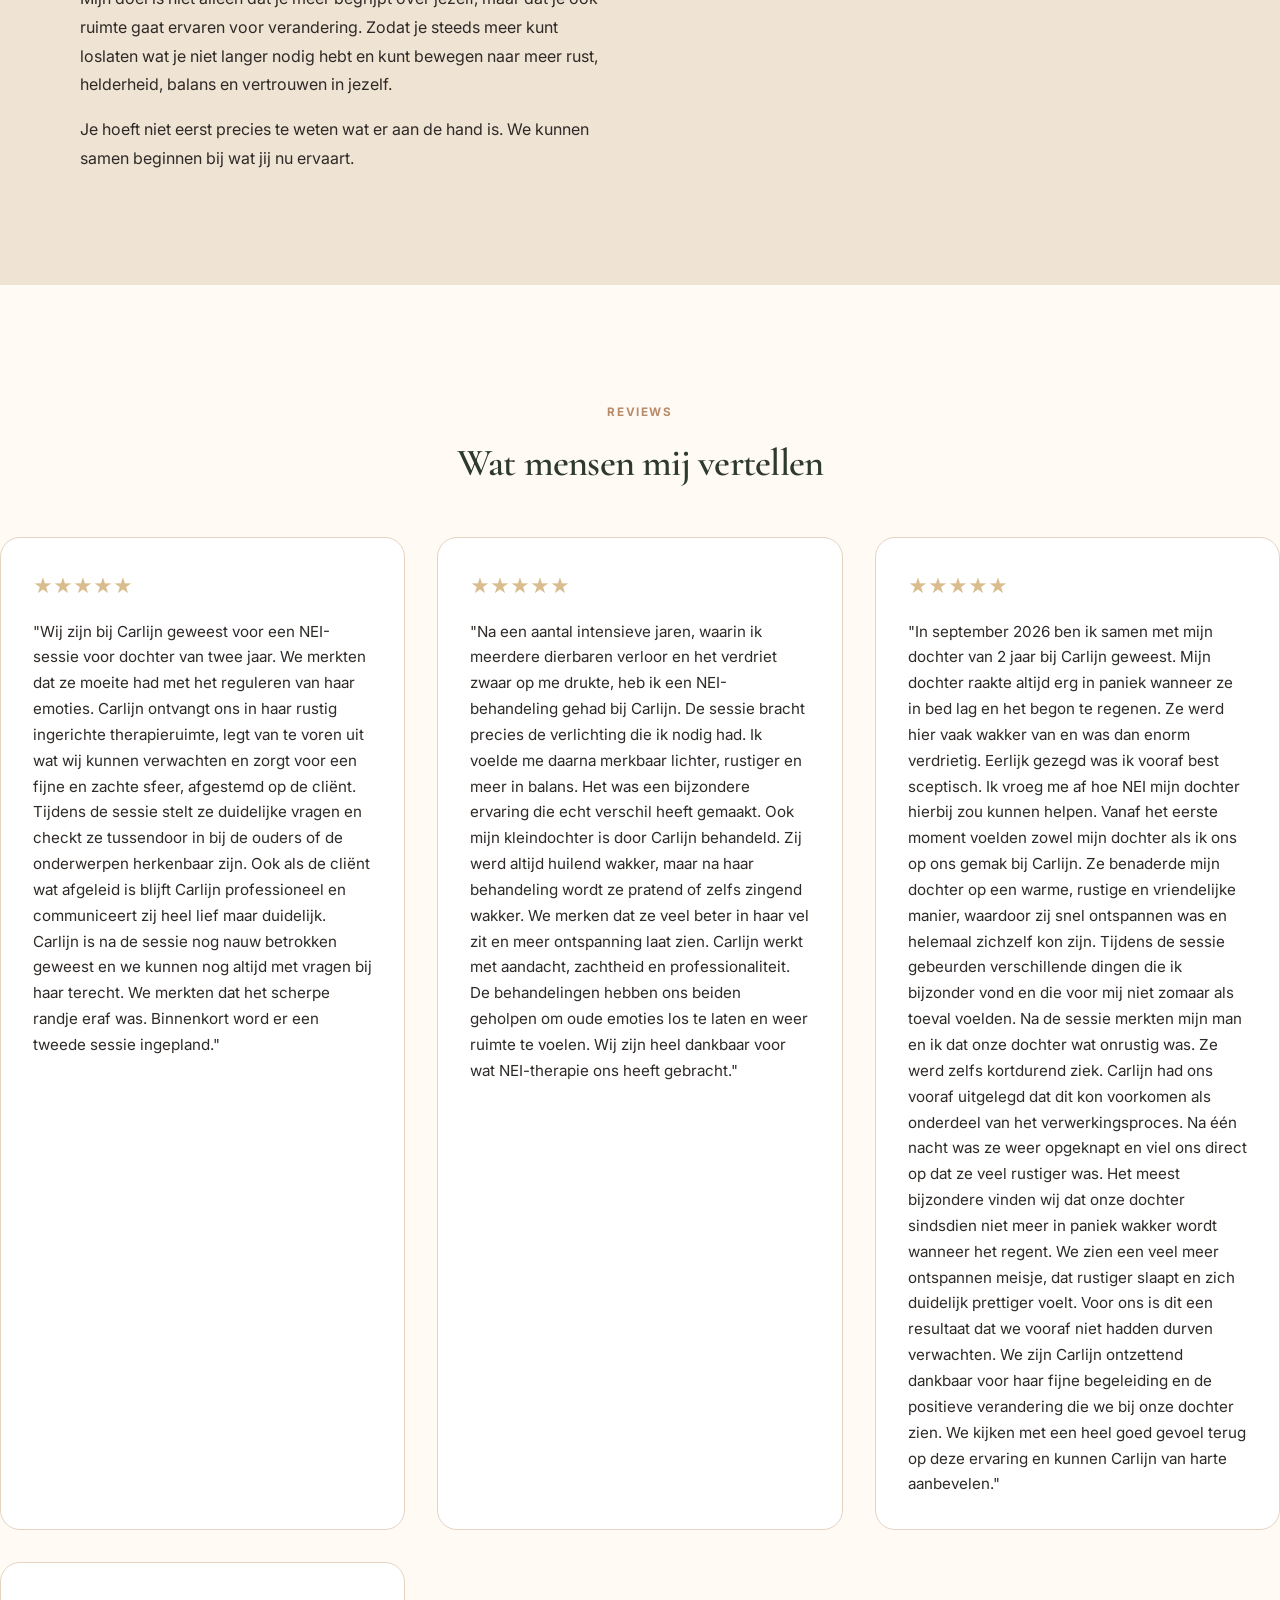
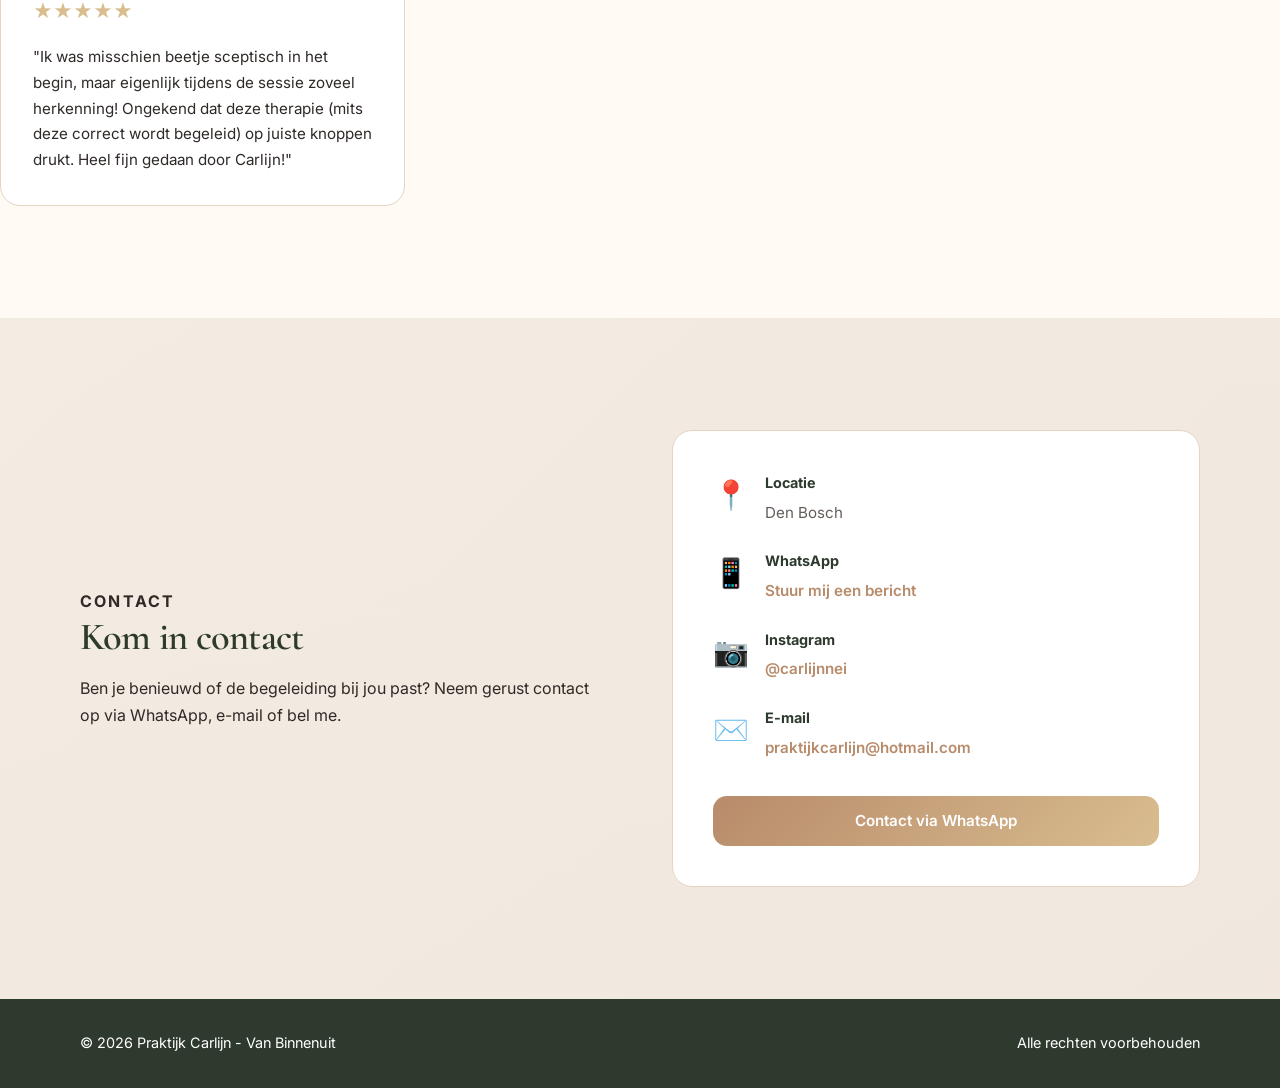
==== commit 5a554259: "Add Instagram contact link with icon" ====
--- a/index.html
+++ b/index.html
@@ -129,6 +129,7 @@
                 <div class="contact-card">
                     <div class="contact-item"><span>📍</span><div><strong>Locatie</strong><p>Den Bosch</p></div></div>
                     <div class="contact-item"><span>📱</span><div><strong>WhatsApp</strong><p><a href="https://wa.me/31654681120" target="_blank" rel="noopener noreferrer">Stuur mij een bericht</a></p></div></div>
+                    <div class="contact-item"><span>📷</span><div><strong>Instagram</strong><p><a href="https://www.instagram.com/carlijnnei/" target="_blank" rel="noopener noreferrer">@carlijnnei</a></p></div></div>
                     <div class="contact-item"><span>✉️</span><div><strong>E-mail</strong><p><a href="mailto:praktijkcarlijn@hotmail.com">praktijkcarlijn@hotmail.com</a></p></div></div>
                     <div class="contact-cta">
                         <a href="https://wa.me/31654681120" target="_blank" rel="noopener noreferrer" class="btn btn-primary">Contact via WhatsApp</a>
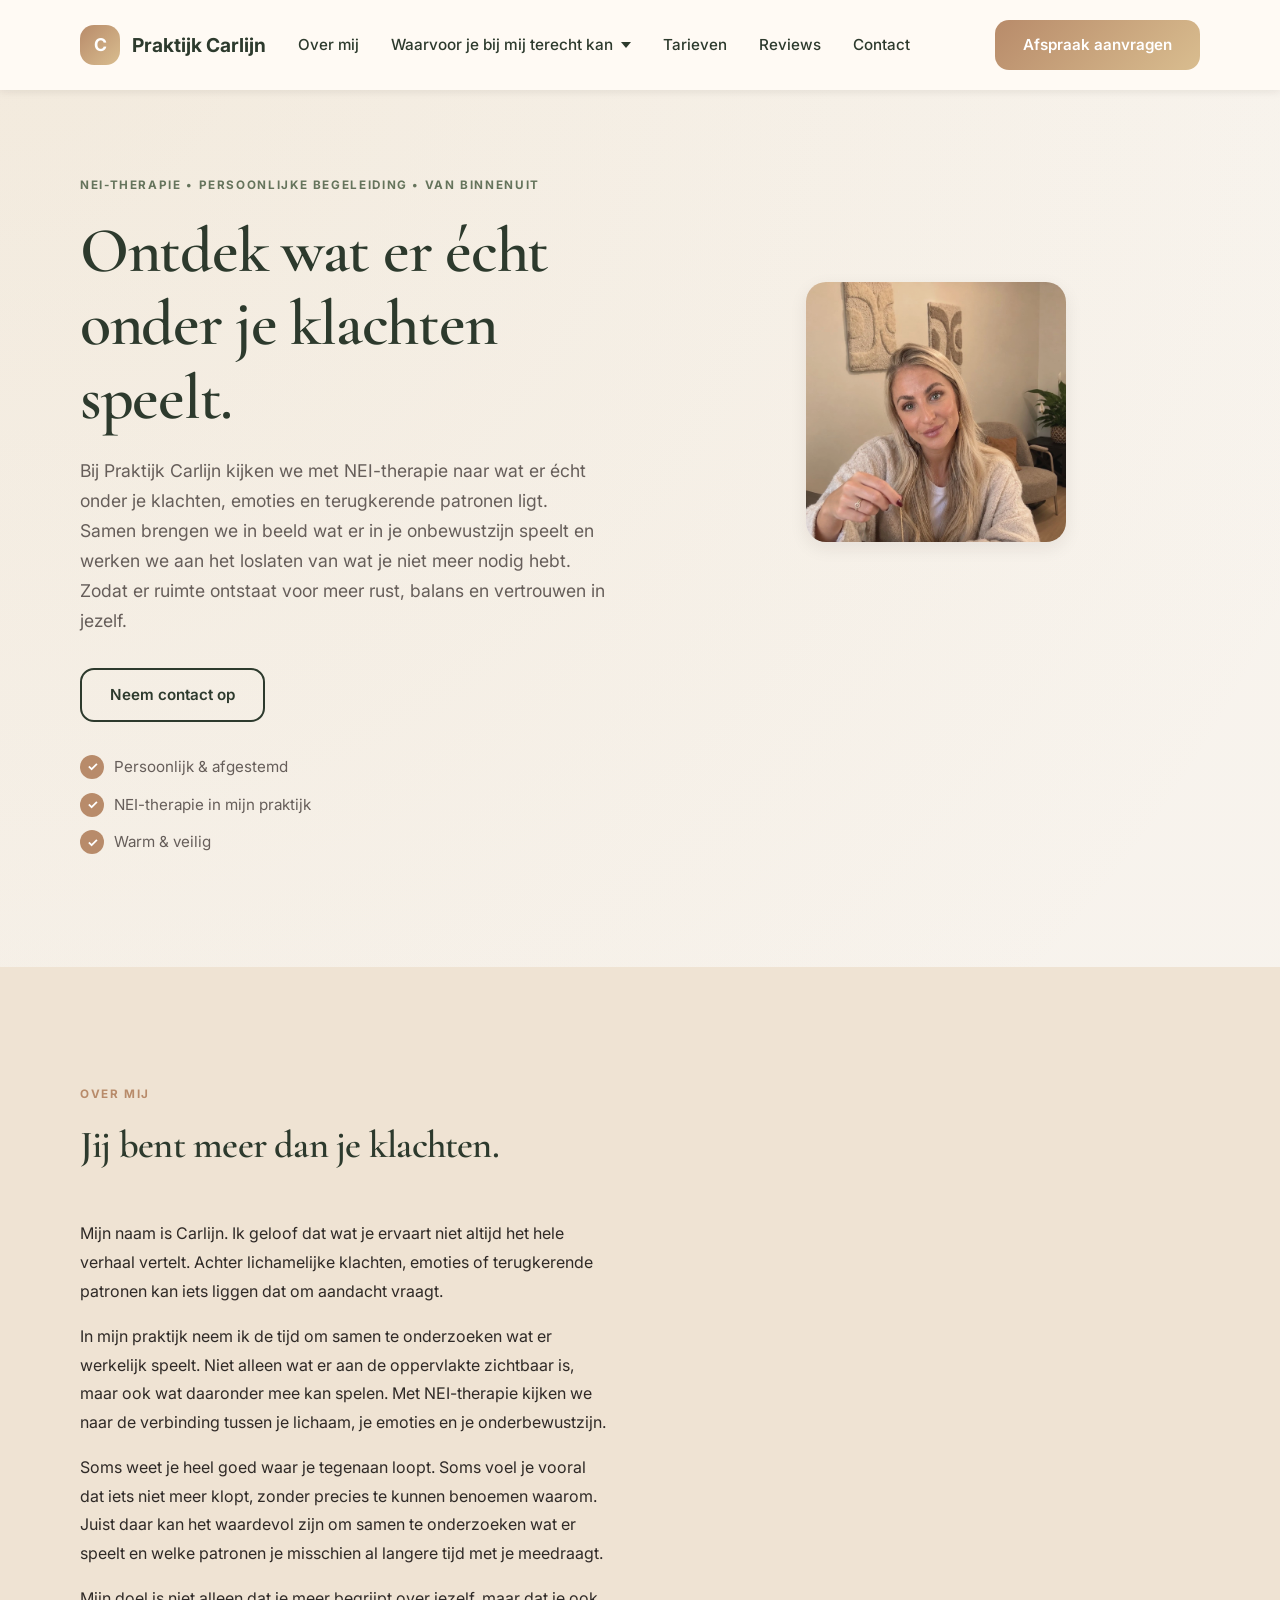
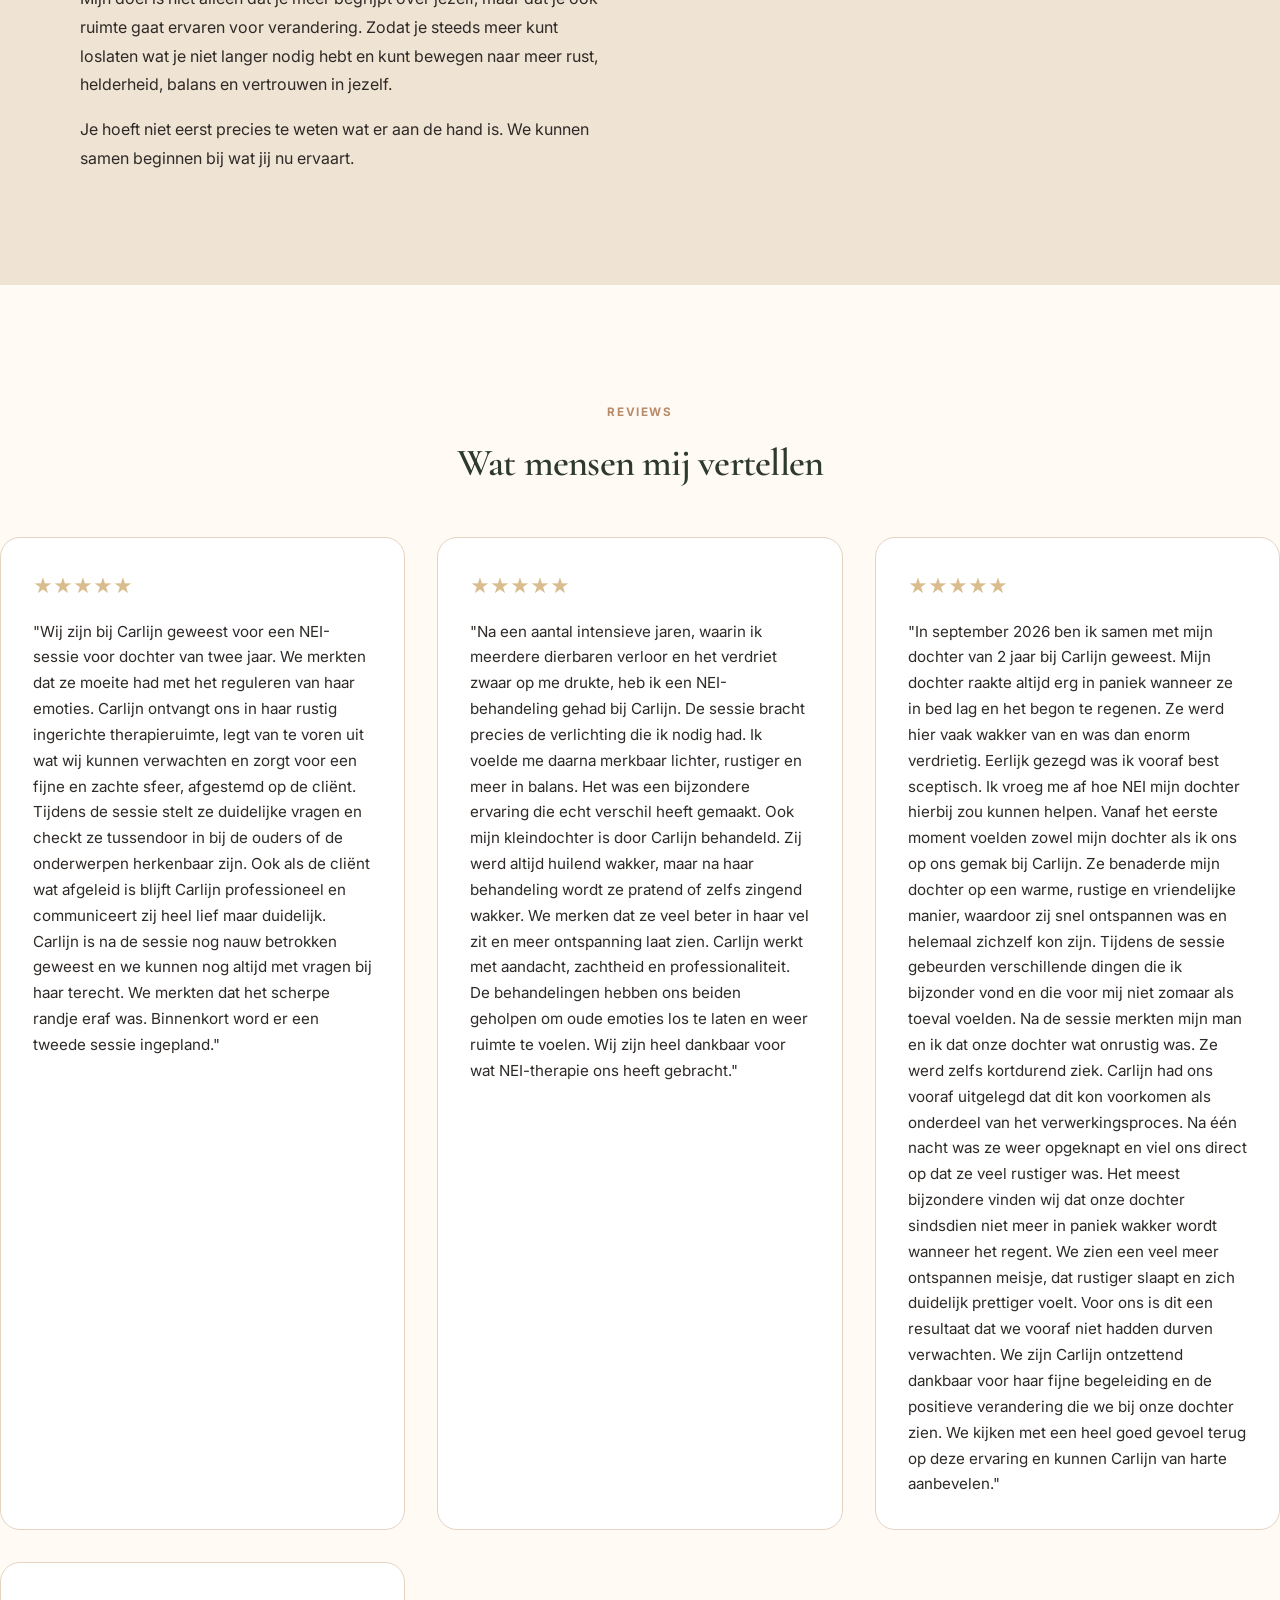
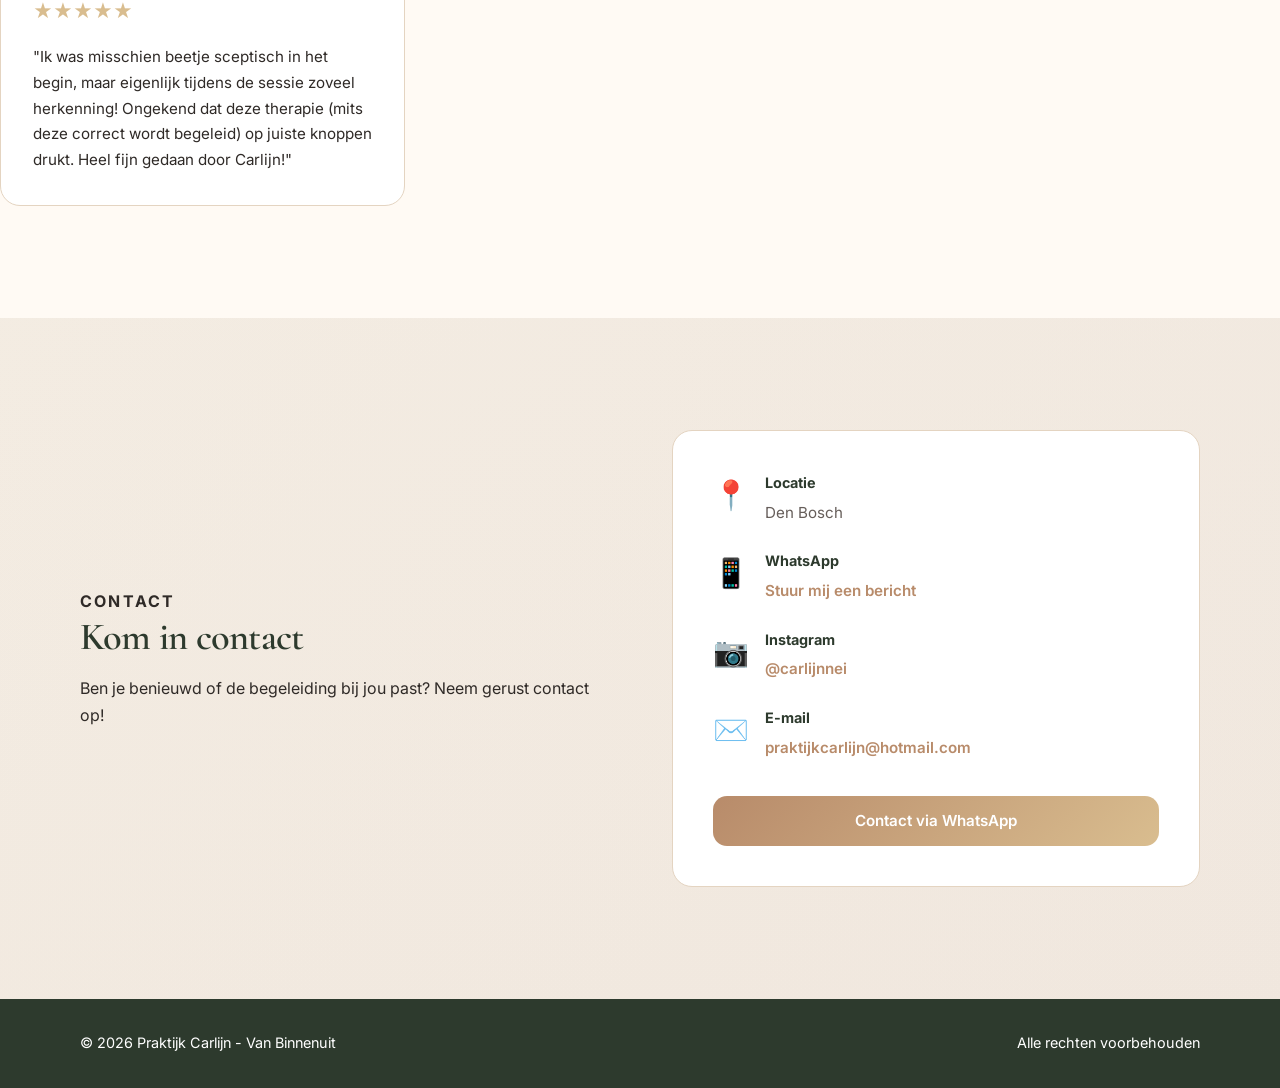
==== commit 250997d5: "Update contact section intro text" ====
--- a/index.html
+++ b/index.html
@@ -124,7 +124,7 @@
                 <div class="contact-copy">
                     <p class="eyebrow eyebrow-alt">Contact</p>
                     <h2>Kom in contact</h2>
-                    <p>Ben je benieuwd of de begeleiding bij jou past? Neem gerust contact op via WhatsApp, e-mail of bel me.</p>
+                    <p>Ben je benieuwd of de begeleiding bij jou past? Neem gerust contact op!</p>
                 </div>
                 <div class="contact-card">
                     <div class="contact-item"><span>📍</span><div><strong>Locatie</strong><p>Den Bosch</p></div></div>
